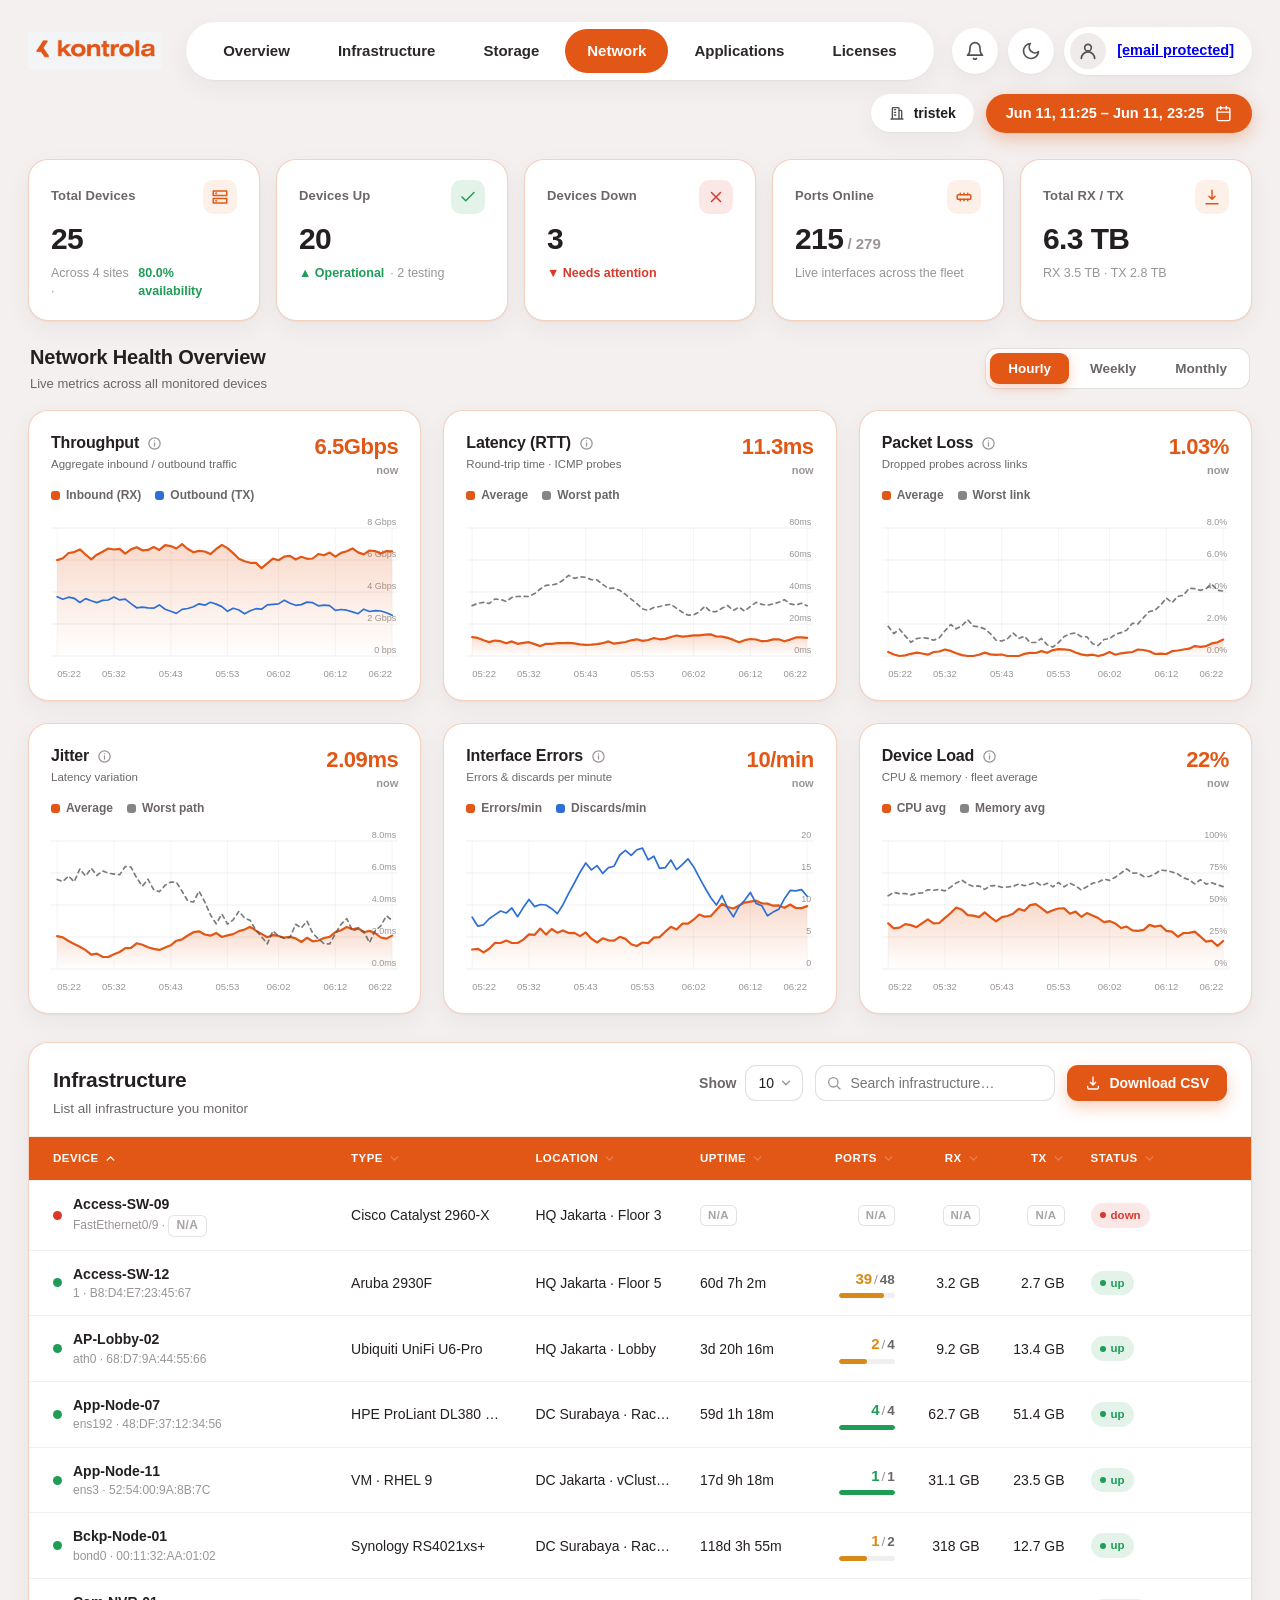
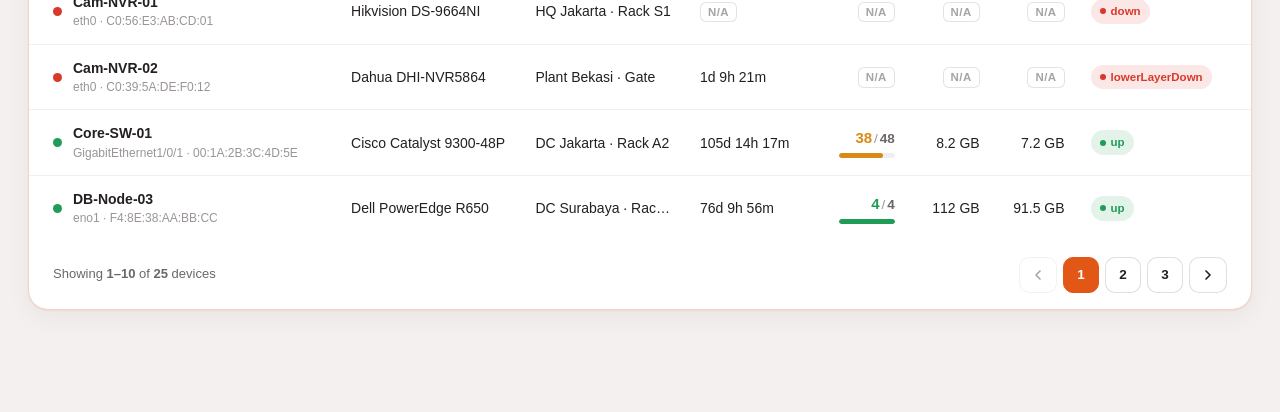
==== index.html @ 10ea06a6 "Add files via upload" ====
<!DOCTYPE html>
<html lang="en" data-theme="light">
<head>
  <meta charset="UTF-8">
  <meta name="viewport" content="width=device-width, initial-scale=1.0">
  <title>Kontrola · Infrastructure</title>
  <link rel="preconnect" href="https://fonts.googleapis.com">
  <link rel="preconnect" href="https://fonts.gstatic.com" crossorigin>
  <link href="https://fonts.googleapis.com/css2?family=Arimo:wght@400;500;600;700&display=swap" rel="stylesheet">
  <link rel="stylesheet" href="styles.css">
</head>
<template id="__bundler_thumbnail" data-bg-color="#f3f0ef">
  <svg viewBox="0 0 1200 800" xmlns="http://www.w3.org/2000/svg">
    <rect x="180" y="150" width="840" height="120" rx="20" fill="#ffffff"/>
    <rect x="220" y="195" width="180" height="30" rx="8" fill="#E25716"/>
    <rect x="180" y="300" width="260" height="200" rx="20" fill="#ffffff"/>
    <rect x="470" y="300" width="260" height="200" rx="20" fill="#ffffff"/>
    <rect x="760" y="300" width="260" height="200" rx="20" fill="#E25716"/>
    <rect x="180" y="530" width="840" height="120" rx="20" fill="#ffffff"/>
    <rect x="220" y="575" width="500" height="14" rx="7" fill="#E25716" opacity="0.5"/>
    <rect x="220" y="605" width="360" height="14" rx="7" fill="#241F20" opacity="0.18"/>
  </svg>
</template>
<body style="font-family: Helvetica">
  <div class="wrap">

    <!-- ===================== TOP BAR ===================== -->
    <header class="topbar">
      <div class="navrow">
        <div class="logo">
          <img src="assets/kontrola-logo.png" alt="kontrola" class="logo-img">
        </div>

        <nav class="nav">
          <a href="#" data-page="overview">Overview</a>
          <a href="#" data-page="infrastructure">Infrastructure</a>
          <a href="#" data-page="storage">Storage</a>
          <a href="#" class="active" data-page="network">Network</a>
          <a href="#" data-page="applications">Applications</a>
          <a href="#" data-page="licenses">Licenses</a>
        </nav>

        <div class="nav-actions">
          <button class="icon-btn" title="Notifications" aria-label="Notifications">
            <svg viewBox="0 0 24 24" fill="none" stroke="currentColor" stroke-width="2" stroke-linecap="round" stroke-linejoin="round"><path d="M18 8a6 6 0 0 0-12 0c0 7-3 9-3 9h18s-3-2-3-9"/><path d="M13.7 21a2 2 0 0 1-3.4 0"/></svg>
          </button>
          <button class="icon-btn" id="theme-toggle" title="Toggle theme" aria-label="Toggle theme">
            <svg id="theme-ic" viewBox="0 0 24 24" fill="none" stroke="currentColor" stroke-width="2" stroke-linecap="round" stroke-linejoin="round"><path d="M21 12.8A9 9 0 1 1 11.2 3a7 7 0 0 0 9.8 9.8z"/></svg>
          </button>
          <div class="user-pill">
            <span class="avatar">
              <svg width="20" height="20" viewBox="0 0 24 24" fill="none" stroke="currentColor" stroke-width="2" stroke-linecap="round" stroke-linejoin="round"><circle cx="12" cy="8" r="4"/><path d="M4 21a8 8 0 0 1 16 0"/></svg>
            </span>
            <span><a href="/cdn-cgi/l/email-protection" class="__cf_email__" data-cfemail="cbbeb8aeb98bbfb9a2b8bfaea0e5a2af">[email&#160;protected]</a></span>
          </div>
        </div>
      </div>

      <div class="metarow">
        <div class="org-pill">
          <svg viewBox="0 0 24 24" fill="none" stroke="currentColor" stroke-width="2" stroke-linecap="round" stroke-linejoin="round"><path d="M3 21h18M5 21V5a1 1 0 0 1 1-1h8a1 1 0 0 1 1 1v16M19 21V9a1 1 0 0 0-1-1h-3"/><path d="M8 7h2M8 11h2M8 15h2"/></svg>
          tristek
        </div>
        <button class="date-pill">
          Jun 11, 11:25 – Jun 11, 23:25
          <svg viewBox="0 0 24 24" fill="none" stroke="currentColor" stroke-width="2" stroke-linecap="round" stroke-linejoin="round"><rect x="3" y="4" width="18" height="18" rx="2"/><path d="M3 10h18M8 2v4M16 2v4"/></svg>
        </button>
      </div>
    </header>

    <!-- ===================== SUMMARY CARDS ===================== -->
    <section class="stats" id="stats"></section>

    <!-- ===================== NETWORK METRICS ===================== -->
    <div class="section-head">
      <div>
        <h2>Network Health Overview</h2>
        <span>Live metrics across all monitored devices</span>
      </div>
      <div class="seg" id="range-seg" role="tablist" aria-label="Time range">
        <button class="seg-btn" data-range="hourly">Hourly</button>
        <button class="seg-btn" data-range="weekly">Weekly</button>
        <button class="seg-btn" data-range="monthly">Monthly</button>
      </div>
    </div>
    <section class="charts" id="charts"></section>

    <!-- ===================== INFRASTRUCTURE TABLE ===================== -->
    <section class="card tablecard">
      <div class="tablehead">
        <div>
          <h2>Infrastructure</h2>
          <p>List all infrastructure you monitor</p>
        </div>
        <div class="tools">
          <label class="show-ctl">Show
            <select class="sel" id="perpage">
              <option value="10">10</option>
              <option value="25">25</option>
              <option value="50">50</option>
            </select>
          </label>
          <div class="search">
            <svg viewBox="0 0 24 24" fill="none" stroke="currentColor" stroke-width="2" stroke-linecap="round" stroke-linejoin="round"><circle cx="11" cy="11" r="7"/><path d="m21 21-4.3-4.3"/></svg>
            <input type="text" id="search" placeholder="Search infrastructure…" autocomplete="off">
          </div>
          <button class="btn-csv" id="btn-csv">
            <svg viewBox="0 0 24 24" fill="none" stroke="currentColor" stroke-width="2" stroke-linecap="round" stroke-linejoin="round"><path d="M12 3v12m0 0 4-4m-4 4-4-4"/><path d="M4 17v2a2 2 0 0 0 2 2h12a2 2 0 0 0 2-2v-2"/></svg>
            Download CSV
          </button>
        </div>
      </div>

      <div class="table-scroll">
        <table>
          <thead id="thead"></thead>
          <tbody id="tbody"></tbody>
        </table>
      </div>

      <div class="pager">
        <span class="info" id="pager-info"></span>
        <div class="pages" id="pager-pages"></div>
      </div>
    </section>

  </div>

  <div class="chart-tip" id="chart-tip"></div>

  <script data-cfasync="false" src="/cdn-cgi/scripts/5c5dd728/cloudflare-static/email-decode.min.js"></script><script src="data.js"></script>
  <script src="common.js"></script>
  <script src="app.js"></script>
</body>
</html>

<style id="__om-edit-overrides">
#stats >div:nth-child(1) >.top { font-family: "Times New Roman" !important }
#stats >div:nth-child(1) >.top { font-family: Helvetica !important }
#thead .sorted { border-color: rgba(36, 31, 32, 0.07) !important }
#thead .sorted { background-color: rgb(226, 87, 22) !important }
#thead [data-key="type"] { color: rgb(255, 255, 255) !important }
#thead [data-key="type"] { background-color: rgb(226, 87, 22) !important }
#thead .sorted >:is(h1,h2,h3,h4,h5,h6,p,li,dt,dd,blockquote,figcaption,label,span,a,em,strong,small,td,th,caption) polyline { stroke: rgb(255, 255, 255) !important }
#thead [data-key="location"] { background-color: rgb(226, 87, 22) !important }
#thead [data-key="location"] polyline { stroke: rgb(255, 255, 255) !important }
#thead [data-key="uptimeSec"] >:is(h1,h2,h3,h4,h5,h6,p,li,dt,dd,blockquote,figcaption,label,span,a,em,strong,small,td,th,caption) { color: rgb(255, 255, 255) !important }
#thead [data-key="uptimeSec"] { background-color: rgb(226, 87, 22) !important }
#thead [data-key="rx"] { background-color: rgb(226, 87, 22) !important }
#thead [data-key="rx"] polyline { stroke: rgb(255, 255, 255) !important }
#thead [data-key="tx"] { background-color: rgb(226, 87, 22) !important }
#thead [data-key="tx"] polyline { stroke: rgb(255, 255, 255) !important }
#thead [data-key="oper"] >:is(h1,h2,h3,h4,h5,h6,p,li,dt,dd,blockquote,figcaption,label,span,a,em,strong,small,td,th,caption) { color: rgb(255, 255, 255) !important }
#thead [data-key="oper"] { background-color: rgb(226, 87, 22) !important }
#thead [data-key="location"] >:is(h1,h2,h3,h4,h5,h6,p,li,dt,dd,blockquote,figcaption,label,span,a,em,strong,small,td,th,caption) { color: rgb(255, 255, 255) !important }
#thead [data-key="rx"] >:is(h1,h2,h3,h4,h5,h6,p,li,dt,dd,blockquote,figcaption,label,span,a,em,strong,small,td,th,caption) { color: rgb(255, 255, 255) !important }
#thead [data-key="tx"] >:is(h1,h2,h3,h4,h5,h6,p,li,dt,dd,blockquote,figcaption,label,span,a,em,strong,small,td,th,caption) { color: rgb(255, 255, 255) !important }
#thead [data-key="location"] >:is(h1,h2,h3,h4,h5,h6,p,li,dt,dd,blockquote,figcaption,label,span,a,em,strong,small,td,th,caption) { color: rgb(255, 255, 255) !important }
#thead [data-key="rx"] >:is(h1,h2,h3,h4,h5,h6,p,li,dt,dd,blockquote,figcaption,label,span,a,em,strong,small,td,th,caption) { color: rgb(255, 255, 255) !important }
#thead [data-key="tx"] >:is(h1,h2,h3,h4,h5,h6,p,li,dt,dd,blockquote,figcaption,label,span,a,em,strong,small,td,th,caption) { color: rgb(255, 255, 255) !important }
#thead .sorted >:is(h1,h2,h3,h4,h5,h6,p,li,dt,dd,blockquote,figcaption,label,span,a,em,strong,small,td,th,caption) { color: rgb(255, 255, 255) !important }
#thead [data-key="name"] { color: rgb(255, 255, 255) !important }
#thead [data-key="name"] { background-color: rgb(226, 87, 22) !important }
#thead [data-key="ports"] { background-color: rgb(226, 87, 22) !important }
#thead [data-key="ports"] >:is(h1,h2,h3,h4,h5,h6,p,li,dt,dd,blockquote,figcaption,label,span,a,em,strong,small,td,th,caption) { color: rgb(255, 255, 255) !important }
#thead [data-key="ports"] polyline { stroke: rgb(255, 255, 255) !important }
</style>
---- styles.css ----
/* ===========================================================
   Kontrola — Infrastructure
   Palette: Orange #E25716 / Ink #241F20 / White #FFFFFF /
            Light #F0EBEB / Gray #515151
   Type:    Swiss 721 BT / Helvetica  → Arimo web-fallback
   =========================================================== */

:root {
  --orange: #E25716;
  --orange-600: #c8480f;
  --orange-050: #fdf0e9;
  --ink: #241F20;
  --white: #FFFFFF;
  --light: #F0EBEB;
  --gray: #515151;

  /* Semantic — Light theme defaults */
  --page-bg: #f3f0ef;
  --card-bg: #ffffff;
  --card-border: rgba(226, 87, 22, 0.28);
  --card-border-soft: rgba(36, 31, 32, 0.08);
  --nav-bg: #ffffff;
  --text: #241F20;
  --text-muted: #6c6766;
  --text-faint: #9a9594;
  --pill-bg: #ffffff;
  --pill-inactive: #2c2728;
  --field-bg: #ffffff;
  --field-border: rgba(36, 31, 32, 0.14);
  --row-hover: #fbf3ef;
  --row-border: rgba(36, 31, 32, 0.07);
  --thead-bg: #faf8f7;
  --shadow: 0 1px 2px rgba(36,31,32,.04), 0 8px 24px rgba(36,31,32,.05);
  --shadow-pop: 0 12px 40px rgba(36,31,32,.18);
  --good: #1f9d57;
  --good-bg: rgba(31,157,87,.12);
  --bad: #d8392b;
  --bad-bg: rgba(216,57,43,.12);
  --warn: #d98a16;
  --warn-bg: rgba(217,138,22,.14);
  --grid-line: rgba(36,31,32,.07);
}

[data-theme="dark"] {
  --page-bg: #171314;
  --card-bg: #221d1e;
  --card-border: rgba(226, 87, 22, 0.34);
  --card-border-soft: rgba(255, 255, 255, 0.07);
  --nav-bg: #221d1e;
  --text: #F0EBEB;
  --text-muted: #a39d9c;
  --text-faint: #797373;
  --pill-bg: #2c2627;
  --pill-inactive: #d9d3d2;
  --field-bg: #1c1819;
  --field-border: rgba(255, 255, 255, 0.12);
  --row-hover: #2a2324;
  --row-border: rgba(255, 255, 255, 0.06);
  --thead-bg: #1d191a;
  --shadow: 0 1px 2px rgba(0,0,0,.3), 0 8px 24px rgba(0,0,0,.35);
  --shadow-pop: 0 18px 50px rgba(0,0,0,.55);
  --good: #34c578;
  --good-bg: rgba(52,197,120,.16);
  --bad: #ef5b4d;
  --bad-bg: rgba(239,91,77,.16);
  --warn: #eaa53a;
  --warn-bg: rgba(234,165,58,.18);
  --grid-line: rgba(255,255,255,.06);
}

* { box-sizing: border-box; margin: 0; padding: 0; }

html { -webkit-text-size-adjust: 100%; }

body {
  font-family: 'Arimo', 'Helvetica Neue', Helvetica, Arial, sans-serif;
  background: var(--page-bg);
  color: var(--text);
  font-size: 15px;
  line-height: 1.45;
  -webkit-font-smoothing: antialiased;
  text-rendering: optimizeLegibility;
  transition: background .35s ease, color .35s ease;
  min-height: 100vh;
}

.wrap { max-width: 1320px; margin: 0 auto; padding: 22px 28px 80px; }

/* ----------------------------- Top nav ----------------------------- */
.topbar { display: flex; flex-direction: column; gap: 14px; margin-bottom: 26px; }

.navrow { display: flex; align-items: center; gap: 18px; }

.logo {
  display: flex; align-items: center; gap: 9px;
  font-weight: 700; font-size: 26px; letter-spacing: -.02em;
  color: var(--ink); padding-right: 6px; white-space: nowrap;
}
[data-theme="dark"] .logo { color: var(--light); }
.logo svg { width: 22px; height: 22px; color: var(--orange); }
.logo b { color: var(--ink); font-weight: 700; }
[data-theme="dark"] .logo b { color: var(--light); }
.logo-img { height: 38px; width: auto; display: block; }
[data-theme="dark"] .logo-img { filter: invert(1) hue-rotate(180deg); }

.nav {
  flex: 1; display: flex; align-items: center; justify-content: center; gap: 4px;
  background: var(--nav-bg); border-radius: 999px; padding: 7px;
  box-shadow: var(--shadow);
}
.nav a {
  text-decoration: none; color: var(--pill-inactive);
  font-weight: 600; font-size: 15px;
  padding: 11px 22px; border-radius: 999px; white-space: nowrap;
  transition: background .18s ease, color .18s ease;
}
.nav a:hover { background: var(--orange-050); color: var(--orange); }
[data-theme="dark"] .nav a:hover { background: rgba(226,87,22,.16); color: var(--orange); }
.nav a.active { background: var(--orange); color: #fff; }
.nav a.active:hover { background: var(--orange); color: #fff; }

.nav-actions { display: flex; align-items: center; gap: 10px; }
.icon-btn {
  width: 46px; height: 46px; border-radius: 999px; border: none;
  background: var(--nav-bg); color: var(--gray); cursor: pointer;
  display: grid; place-items: center; box-shadow: var(--shadow);
  transition: background .18s ease, color .18s ease, transform .12s ease;
}
.icon-btn:hover { color: var(--orange); transform: translateY(-1px); }
.icon-btn svg { width: 20px; height: 20px; }
[data-theme="dark"] .icon-btn { color: var(--text-muted); }

.user-pill {
  display: flex; align-items: center; gap: 11px;
  background: var(--nav-bg); border-radius: 999px; padding: 6px 18px 6px 6px;
  box-shadow: var(--shadow); white-space: nowrap;
}
.user-pill .avatar {
  width: 36px; height: 36px; border-radius: 999px; object-fit: cover;
  background: var(--light); display: grid; place-items: center; color: var(--gray);
}
.user-pill span { font-weight: 600; font-size: 14.5px; }

.metarow { display: flex; align-items: center; justify-content: flex-end; gap: 12px; }
.org-pill {
  display: flex; align-items: center; gap: 9px;
  background: var(--nav-bg); border-radius: 999px; padding: 9px 18px;
  box-shadow: var(--shadow); font-weight: 600; font-size: 14px;
}
.org-pill svg { width: 16px; height: 16px; color: var(--gray); }
.date-pill {
  display: flex; align-items: center; gap: 11px;
  background: var(--orange); color: #fff; border: none; cursor: pointer;
  border-radius: 999px; padding: 11px 20px; font-weight: 700; font-size: 14.5px;
  box-shadow: 0 6px 18px rgba(226,87,22,.32); font-family: inherit;
  transition: background .18s ease;
}
.date-pill:hover { background: var(--orange-600); }
.date-pill svg { width: 17px; height: 17px; }

/* ----------------------------- Cards ----------------------------- */
.card {
  background: var(--card-bg); border: 1.5px solid var(--card-border);
  border-radius: 20px; box-shadow: var(--shadow);
}

/* Summary stats */
.stats {
  display: grid; grid-template-columns: repeat(5, 1fr); gap: 16px; margin-bottom: 22px;
}
.stat { padding: 20px 22px; display: flex; flex-direction: column; gap: 10px; }
.stat .top { display: flex; align-items: center; justify-content: space-between; }
.stat .label { font-size: 13px; font-weight: 600; color: var(--text-muted); letter-spacing: .01em; }
.stat .ic {
  width: 34px; height: 34px; border-radius: 10px; display: grid; place-items: center;
  background: var(--orange-050); color: var(--orange);
}
[data-theme="dark"] .stat .ic { background: rgba(226,87,22,.16); }
.stat .ic svg { width: 18px; height: 18px; }
.stat .value { font-size: 30px; font-weight: 700; letter-spacing: -.02em; line-height: 1; }
.stat .value small { font-size: 15px; font-weight: 600; color: var(--text-faint); letter-spacing: 0; }
.stat .sub { font-size: 12.5px; color: var(--text-faint); display: flex; align-items: center; gap: 6px; }
.stat .delta { font-weight: 700; }
.stat .delta.up { color: var(--good); }
.stat .delta.down { color: var(--bad); }
.stat .ic.green { background: var(--good-bg); color: var(--good); }
.stat .ic.red { background: var(--bad-bg); color: var(--bad); }

/* ----------------------------- Table card ----------------------------- */
.tablecard { padding: 0; overflow: hidden; margin-bottom: 22px; }
.tablehead {
  display: flex; align-items: flex-start; justify-content: space-between;
  gap: 18px; padding: 22px 24px 18px; flex-wrap: wrap;
}
.tablehead h2 { font-size: 21px; font-weight: 700; letter-spacing: -.01em; }
.tablehead p { font-size: 13.5px; color: var(--text-muted); margin-top: 3px; }
.tools { display: flex; align-items: center; gap: 12px; flex-wrap: wrap; }
.show-ctl { display: flex; align-items: center; gap: 9px; font-size: 14px; color: var(--text-muted); font-weight: 600; }
select.sel, .search input {
  font-family: inherit; font-size: 14px; color: var(--text);
  background: var(--field-bg); border: 1.5px solid var(--field-border);
  border-radius: 11px; padding: 9px 12px; outline: none; transition: border-color .15s ease;
}
select.sel { padding-right: 28px; cursor: pointer; appearance: none;
  background-image: url("data:image/svg+xml;utf8,<svg xmlns='http://www.w3.org/2000/svg' width='14' height='14' viewBox='0 0 24 24' fill='none' stroke='%23999' stroke-width='2.5' stroke-linecap='round' stroke-linejoin='round'><polyline points='6 9 12 15 18 9'/></svg>");
  background-repeat: no-repeat; background-position: right 9px center; }
.search { position: relative; }
.search svg { position: absolute; left: 11px; top: 50%; transform: translateY(-50%); width: 16px; height: 16px; color: var(--text-faint); pointer-events: none; }
.search input { padding-left: 34px; width: 240px; }
select.sel:focus, .search input:focus { border-color: var(--orange); }
.btn-csv {
  display: flex; align-items: center; gap: 8px;
  background: var(--orange); color: #fff; border: none; cursor: pointer;
  border-radius: 11px; padding: 10px 18px; font-weight: 700; font-size: 14px;
  font-family: inherit; box-shadow: 0 6px 16px rgba(226,87,22,.28); transition: background .18s ease;
}
.btn-csv:hover { background: var(--orange-600); }
.btn-csv svg { width: 16px; height: 16px; }

.table-scroll { overflow-x: auto; }
table { width: 100%; border-collapse: collapse; font-size: 14px; }
thead th {
  text-align: left; font-weight: 700; font-size: 11.5px; letter-spacing: .04em;
  text-transform: uppercase; color: var(--text-muted);
  background: var(--thead-bg); padding: 13px 13px; white-space: nowrap;
  border-top: 1px solid var(--row-border); border-bottom: 1px solid var(--row-border);
  cursor: pointer; user-select: none;
}
thead th.no-sort { cursor: default; }
thead th .th { display: inline-flex; align-items: center; gap: 5px; }
thead th .arrow { opacity: .25; transition: opacity .15s; }
thead th.sorted .arrow { opacity: 1; color: var(--orange); }
thead th:hover:not(.no-sort) { color: var(--text); }
tbody td { padding: 13px 13px; border-bottom: 1px solid var(--row-border); white-space: nowrap; vertical-align: middle; }
thead th:first-child, tbody td:first-child { padding-left: 24px; }
thead th:last-child, tbody td:last-child { padding-right: 24px; }
tbody tr { cursor: pointer; transition: background .12s ease; }
tbody tr:hover { background: var(--row-hover); }
tbody tr:last-child td { border-bottom: none; }

.dev-name { display: flex; align-items: center; gap: 11px; }
.dev-name .dot { width: 9px; height: 9px; border-radius: 999px; flex: none; }
.dev-name .meta { display: flex; flex-direction: column; gap: 1px; }
.dev-name .meta b { font-weight: 700; font-size: 14px; }
.dev-name .meta span { font-size: 12px; color: var(--text-faint); }

.mono { font-variant-numeric: tabular-nums; }
.num { text-align: right; font-variant-numeric: tabular-nums; }

.badge {
  display: inline-flex; align-items: center; gap: 5px;
  font-size: 11.5px; font-weight: 700; padding: 4px 9px; border-radius: 999px; white-space: nowrap;
}
.badge .bdot { width: 6px; height: 6px; border-radius: 999px; }
.st-up { background: var(--good-bg); color: var(--good); }
.st-down { background: var(--bad-bg); color: var(--bad); }
.st-test { background: var(--warn-bg); color: var(--warn); }
.st-up .bdot { background: var(--good); }
.st-down .bdot { background: var(--bad); }
.st-test .bdot { background: var(--warn); }

.srcs { display: flex; align-items: center; gap: 6px; }
.tool {
  font-size: 11px; font-weight: 700; padding: 3px 9px; border-radius: 7px;
  letter-spacing: .01em; border: 1px solid transparent;
}
.tool.zabbix   { background: rgba(211,18,18,.12);  color: #d31212; border-color: rgba(211,18,18,.22); }
.tool.datadog  { background: rgba(99,44,166,.12);  color: #7b40c6; border-color: rgba(99,44,166,.22); }
.tool.librenms { background: rgba(16,138,114,.12); color: #108a72; border-color: rgba(16,138,114,.22); }
.tool.smokeping{ background: rgba(37,99,196,.12);  color: #2d6fd6; border-color: rgba(37,99,196,.22); }
[data-theme="dark"] .tool.zabbix   { background: rgba(239,83,83,.16); color: #ff7b7b; }
[data-theme="dark"] .tool.datadog  { background: rgba(149,99,214,.18); color: #b794f4; }
[data-theme="dark"] .tool.librenms { background: rgba(45,196,164,.16); color: #4fd8b8; }
[data-theme="dark"] .tool.smokeping{ background: rgba(79,140,232,.16); color: #7fb0ff; }

.spark { width: 60px; height: 28px; display: block; }
td.cell-type { max-width: 168px; overflow: hidden; text-overflow: ellipsis; }
td.cell-loc { max-width: 150px; overflow: hidden; text-overflow: ellipsis; }

/* Pagination */
.pager { display: flex; align-items: center; justify-content: space-between; gap: 14px; padding: 16px 24px; flex-wrap: wrap; }
.pager .info { font-size: 13px; color: var(--text-muted); }
.pager .pages { display: flex; align-items: center; gap: 6px; }
.pgbtn {
  min-width: 36px; height: 36px; padding: 0 10px; border-radius: 10px;
  border: 1.5px solid var(--field-border); background: var(--field-bg); color: var(--text);
  font-family: inherit; font-weight: 600; font-size: 13.5px; cursor: pointer;
  display: grid; place-items: center; transition: all .15s ease;
}
.pgbtn:hover:not(:disabled) { border-color: var(--orange); color: var(--orange); }
.pgbtn.active { background: var(--orange); border-color: var(--orange); color: #fff; }
.pgbtn:disabled { opacity: .4; cursor: not-allowed; }
.pgbtn svg { width: 16px; height: 16px; }

.empty { padding: 40px 24px; color: var(--text-faint); font-size: 14px; text-align: center; }

/* ----------------------------- No-data states ----------------------------- */
/* compact placeholder for tight cells / rows / stats */
.na {
  display: inline-flex; align-items: center;
  font-size: .82em; font-weight: 700; letter-spacing: .04em;
  color: var(--text-faint); opacity: .85;
  padding: 1px 7px; border-radius: 6px;
  background: var(--field-bg); border: 1px solid var(--field-border);
  font-variant-numeric: normal;
}
.snmp-row .v .na, .mt-now .na, .chartcard .now .na { background: none; border: none; padding: 0; }
/* N/A status badge */
.st-na { background: var(--field-bg); color: var(--text-faint); border: 1px solid var(--field-border); }
.st-na .bdot { background: var(--text-faint); }
/* "No data available" block for chart-sized areas */
.nodata {
  display: flex; flex-direction: column; align-items: center; justify-content: center;
  gap: 9px; height: 172px; color: var(--text-faint);
  border: 1px dashed var(--field-border); border-radius: 12px;
  background: var(--field-bg);
}
.nodata svg { width: 30px; height: 30px; opacity: .55; }
.nodata span { font-size: 13px; font-weight: 600; letter-spacing: .01em; }

/* ----------------------------- Charts ----------------------------- */
.section-head { display: flex; align-items: center; justify-content: space-between; gap: 16px; margin: 4px 2px 16px; flex-wrap: wrap; }
.section-head h2 { font-size: 20px; font-weight: 700; letter-spacing: -.01em; }
.section-head span { font-size: 13px; color: var(--text-muted); }
.seg { display: inline-flex; background: var(--field-bg); border: 1.5px solid var(--field-border); border-radius: 12px; padding: 4px; gap: 3px; }
.seg-btn { font-family: inherit; font-size: 13.5px; font-weight: 600; color: var(--text-muted); background: none; border: none; cursor: pointer; padding: 8px 18px; border-radius: 9px; transition: all .15s ease; }
.seg-btn:hover { color: var(--orange); }
.seg-btn.active { background: var(--orange); color: #fff; box-shadow: 0 4px 12px rgba(226,87,22,.28); }
.charts { display: grid; grid-template-columns: repeat(3, 1fr); gap: 22px; margin-bottom: 28px; }
.chartcard { padding: 20px 22px 14px; }
.chartcard .chd { display: flex; align-items: flex-start; justify-content: space-between; gap: 12px; }
.chartcard h3 { font-size: 16px; font-weight: 700; letter-spacing: -.01em; white-space: nowrap; }
.chartcard .chsub { font-size: 11.5px; color: var(--text-muted); margin-top: 2px; }
.chartcard .now { text-align: right; }
.chartcard .now b { font-size: 22px; font-weight: 700; letter-spacing: -.02em; color: var(--orange); white-space: nowrap; }
.chartcard .now span { display: block; font-size: 11px; color: var(--text-faint); font-weight: 600; }
.chartcard .legend { display: flex; gap: 14px; margin: 8px 0 10px; flex-wrap: wrap; }
.chartcard .legend i { display: inline-flex; align-items: center; gap: 6px; font-size: 12px; color: var(--text-muted); font-style: normal; font-weight: 600; }
.chartcard .legend i b { width: 9px; height: 9px; border-radius: 3px; display: inline-block; }
.chart-svg { width: 100%; height: 172px; display: block; overflow: visible; }
.chart-tip { position: fixed; pointer-events: none; z-index: 120; background: var(--ink); color: #fff; border-radius: 9px; padding: 8px 11px; font-size: 12px; box-shadow: var(--shadow-pop); opacity: 0; transform: translate(-50%, -118%); transition: opacity .1s; white-space: nowrap; }
.chart-tip.show { opacity: 1; }

/* ----------------------------- Metric info popover ----------------------------- */
.metric-info {
  position: relative; display: inline-flex; align-items: center; justify-content: center;
  width: 17px; height: 17px; margin-left: 7px; flex-shrink: 0;
  color: var(--text-faint); cursor: help; vertical-align: middle; transition: color .12s ease;
}
.metric-info svg { width: 15px; height: 15px; }
.metric-info:hover, .metric-info:focus-visible { color: var(--orange); outline: none; }
.metric-info-pop {
  position: absolute; top: calc(100% + 9px); left: 50%;
  transform: translateX(-14px) translateY(-4px);
  width: 250px; background: var(--card-bg); color: var(--text);
  border: 1.5px solid var(--card-border); border-radius: 12px; box-shadow: var(--shadow-pop);
  padding: 12px 13px; z-index: 60; opacity: 0; pointer-events: none;
  transition: opacity .15s ease, transform .15s ease; text-align: left; white-space: normal;
}
.metric-info-pop::before {
  content: ''; position: absolute; top: -6px; left: 9px; width: 10px; height: 10px;
  background: var(--card-bg); border-left: 1.5px solid var(--card-border);
  border-top: 1.5px solid var(--card-border); transform: rotate(45deg);
}
.metric-info:hover .metric-info-pop,
.metric-info:focus .metric-info-pop,
.metric-info:focus-within .metric-info-pop {
  opacity: 1; transform: translateX(-14px) translateY(0); pointer-events: auto;
}
.metric-info-pop b { display: block; font-size: 12.5px; font-weight: 700; color: var(--text); margin-bottom: 4px; letter-spacing: -.01em; }
.metric-info-pop .mi-what { display: block; font-size: 12px; line-height: 1.5; color: var(--text-muted); font-weight: 500; }
.metric-info-pop .mi-how { display: block; font-size: 11.5px; line-height: 1.5; color: var(--text-faint); margin-top: 9px; padding-top: 9px; border-top: 1px solid var(--row-border); font-weight: 500; }
.metric-info-pop .mi-how b { display: block; font-size: 9.5px; text-transform: uppercase; letter-spacing: .06em; color: var(--orange); margin-bottom: 3px; }
.chart-tip b { color: var(--orange); }
[data-theme="dark"] .chart-tip { background: #000; }

/* ----------------------------- Modal ----------------------------- */
.modal-back {
  position: fixed; inset: 0; background: rgba(20,16,17,.5); backdrop-filter: blur(3px);
  display: none; align-items: flex-start; justify-content: center; z-index: 80; padding: 48px 20px;
  opacity: 0; transition: opacity .2s ease;
}
.modal-back.open { display: flex; opacity: 1; }
.modal {
  background: var(--card-bg); border: 1.5px solid var(--card-border); border-radius: 22px;
  width: 100%; max-width: 720px; box-shadow: var(--shadow-pop); max-height: calc(100vh - 96px);
  display: flex; flex-direction: column; transform: translateY(10px) scale(.99);
  transition: transform .2s ease;
}
.modal-back.open .modal { transform: none; }
.modal-h { display: flex; align-items: flex-start; justify-content: space-between; gap: 16px; padding: 24px 26px 18px; border-bottom: 1px solid var(--row-border); }
.modal-h .title { display: flex; align-items: center; gap: 14px; }
.modal-h .badge-lg { width: 46px; height: 46px; border-radius: 13px; background: var(--orange-050); color: var(--orange); display: grid; place-items: center; flex: none; }
[data-theme="dark"] .modal-h .badge-lg { background: rgba(226,87,22,.16); }
.modal-h .badge-lg svg { width: 24px; height: 24px; }
.modal-h h3 { font-size: 21px; font-weight: 700; letter-spacing: -.01em; }
.modal-h .sub { font-size: 13px; color: var(--text-muted); margin-top: 2px; display: flex; gap: 8px; align-items: center; }
.modal-close { width: 38px; height: 38px; border-radius: 10px; border: 1.5px solid var(--field-border); background: var(--field-bg); color: var(--text-muted); cursor: pointer; display: grid; place-items: center; flex: none; transition: all .15s; }
.modal-close:hover { color: var(--bad); border-color: var(--bad); }
.modal-close svg { width: 18px; height: 18px; }
.modal-b { padding: 8px 26px 26px; overflow-y: auto; }
.snmp-sec { font-size: 11.5px; font-weight: 700; text-transform: uppercase; letter-spacing: .05em; color: var(--orange); margin: 20px 0 4px; }
.snmp-grid { display: grid; grid-template-columns: 1fr 1fr; gap: 0 28px; }
.snmp-row { display: flex; justify-content: space-between; gap: 14px; padding: 11px 0; border-bottom: 1px solid var(--row-border); font-size: 13.5px; }
.snmp-row .k { color: var(--text-muted); font-weight: 600; }
.snmp-row .v { font-weight: 600; text-align: right; font-variant-numeric: tabular-nums; }
.snmp-row .v.desc { font-weight: 400; color: var(--text-faint); font-size: 12px; }
.snmp-row.full { grid-column: 1 / -1; }
.mt-head { display: flex; align-items: flex-start; justify-content: space-between; gap: 16px; margin: 12px 0 10px; flex-wrap: wrap; }
.mt-legend { display: flex; gap: 18px; flex-wrap: wrap; }
.mt-legend i { display: inline-flex; align-items: center; gap: 7px; font-size: 12.5px; color: var(--text-muted); font-style: normal; font-weight: 600; }
.mt-legend i b { width: 9px; height: 9px; border-radius: 3px; display: inline-block; }
.mt-now { display: flex; gap: 22px; }
.mt-now span { display: flex; flex-direction: column; align-items: flex-end; text-align: right; }
.mt-now em { font-size: 10.5px; font-weight: 600; color: var(--text-faint); letter-spacing: .03em; text-transform: uppercase; font-style: normal; margin-top: 3px; }
.mt-now b { font-size: 19px; font-weight: 700; letter-spacing: -.02em; line-height: 1; white-space: nowrap; font-variant-numeric: tabular-nums; }
.mt-now .rx b { color: var(--orange); }
.mt-now .tx b { color: #2d6fd6; }
#m-traffic { margin-bottom: 4px; }
#traffic-card { margin-bottom: 24px; }

/* ----------------------------- Ports cell (list table) ----------------------------- */
.ports { display: inline-flex; flex-direction: column; align-items: flex-end; gap: 4px; }
.ports-num { font-variant-numeric: tabular-nums; font-weight: 600; font-size: 13.5px; color: var(--text-muted); }
.ports-num b { font-weight: 700; font-size: 15px; }
.ports-num .sep { margin: 0 2px; color: var(--text-faint); font-weight: 500; }
.ports-bar { width: 56px; height: 5px; border-radius: 999px; background: var(--row-border); overflow: hidden; }
.ports-bar > span { display: block; height: 100%; border-radius: 999px; transition: width .2s ease; }
.ports.ok   .ports-num b { color: var(--good); }
.ports.ok   .ports-bar > span { background: var(--good); }
.ports.warn .ports-num b { color: var(--warn); }
.ports.warn .ports-bar > span { background: var(--warn); }
.ports.bad  .ports-num b { color: var(--bad); }
.ports.bad  .ports-bar > span { background: var(--bad); }

/* ----------------------------- Device detail page ----------------------------- */
.crumb { display: flex; align-items: center; gap: 8px; font-size: 13px; color: var(--text-muted); margin: 4px 2px 14px; flex-wrap: wrap; }
.crumb a { color: var(--text-muted); font-weight: 600; text-decoration: none; display: inline-flex; align-items: center; gap: 6px; padding: 5px 11px 5px 8px; border-radius: 9px; border: 1.5px solid var(--field-border); background: var(--field-bg); transition: all .15s ease; }
.crumb a:hover { color: var(--orange); border-color: var(--orange); }
.crumb a svg { width: 15px; height: 15px; }
.crumb .sep { color: var(--text-faint); }
.crumb .cur { color: var(--text); font-weight: 700; }

.dev-hero { display: flex; align-items: flex-start; gap: 18px; padding: 22px 24px; margin-bottom: 22px; flex-wrap: wrap; }
.dev-hero .badge-lg { width: 52px; height: 52px; border-radius: 14px; background: var(--orange-050); color: var(--orange); display: grid; place-items: center; flex: none; }
[data-theme="dark"] .dev-hero .badge-lg { background: rgba(226,87,22,.16); }
.dev-hero .badge-lg svg { width: 27px; height: 27px; }
.dev-hero .htitle { flex: 1 1 320px; min-width: 0; }
.dev-hero h1 { font-size: 26px; font-weight: 700; letter-spacing: -.02em; line-height: 1.1; display: flex; align-items: center; gap: 12px; flex-wrap: wrap; }
.dev-hero .htype { font-size: 14px; color: var(--text-muted); margin-top: 6px; }
.hero-chips { display: flex; gap: 12px; flex-wrap: wrap; align-items: stretch; }
.hchip { background: var(--field-bg); border: 1.5px solid var(--field-border); border-radius: 13px; padding: 11px 16px; min-width: 120px; }
.hchip .hk { font-size: 11px; font-weight: 600; color: var(--text-faint); letter-spacing: .03em; text-transform: uppercase; white-space: nowrap; }
.hchip .hv { font-size: 18px; font-weight: 700; letter-spacing: -.01em; margin-top: 4px; font-variant-numeric: tabular-nums; white-space: nowrap; }
.hchip .hv small { font-size: 13px; color: var(--text-faint); font-weight: 600; }
.hchip .hv.ok { color: var(--good); } .hchip .hv.warn { color: var(--warn); } .hchip .hv.bad { color: var(--bad); }

/* Interfaces metric table */
.iftable tbody tr { cursor: default; }
.iftable tbody tr:hover { background: var(--row-hover); }
.iftable .idx { color: var(--text-muted); font-variant-numeric: tabular-nums; }
.iftable .ifname { font-weight: 700; font-family: 'Arimo', monospace; font-variant-numeric: tabular-nums; }
.iftable .ifdesc { color: var(--text-muted); }
.iftable td.zero { color: var(--text-faint); }
.iftable td.err-hot { color: var(--bad); font-weight: 700; }
.if-badge {
  display: inline-flex; align-items: center; justify-content: center; gap: 5px;
  min-width: 50px; padding: 4px 11px; border-radius: 6px;
  font-size: 11px; font-weight: 700; letter-spacing: .05em; color: #fff; text-transform: uppercase;
}
.if-badge.up { background: var(--good); }
.if-badge.down { background: var(--bad); }
.if-badge.off { background: #9aa0a6; }
[data-theme="dark"] .if-badge.off { background: #5c5856; }
.iftable-empty { padding: 56px 24px; text-align: center; }
.iftable-empty .nodata { border: none; background: none; height: auto; }
.tr-h2 { font-size: 21px; font-weight: 700; letter-spacing: -.01em; }
.tr-sub { font-size: 13px; color: var(--text-muted); margin-top: 4px; white-space: nowrap; }
.tr-right { display: flex; align-items: center; gap: 20px; flex-wrap: wrap; }

@media (max-width: 1140px) {
  .stats { grid-template-columns: repeat(3, 1fr); }
  .charts { grid-template-columns: 1fr; }
}
@media (max-width: 760px) {
  .stats { grid-template-columns: repeat(2, 1fr); }
  .snmp-grid { grid-template-columns: 1fr; }
  .nav { display: none; }
  .search input { width: 160px; }
}
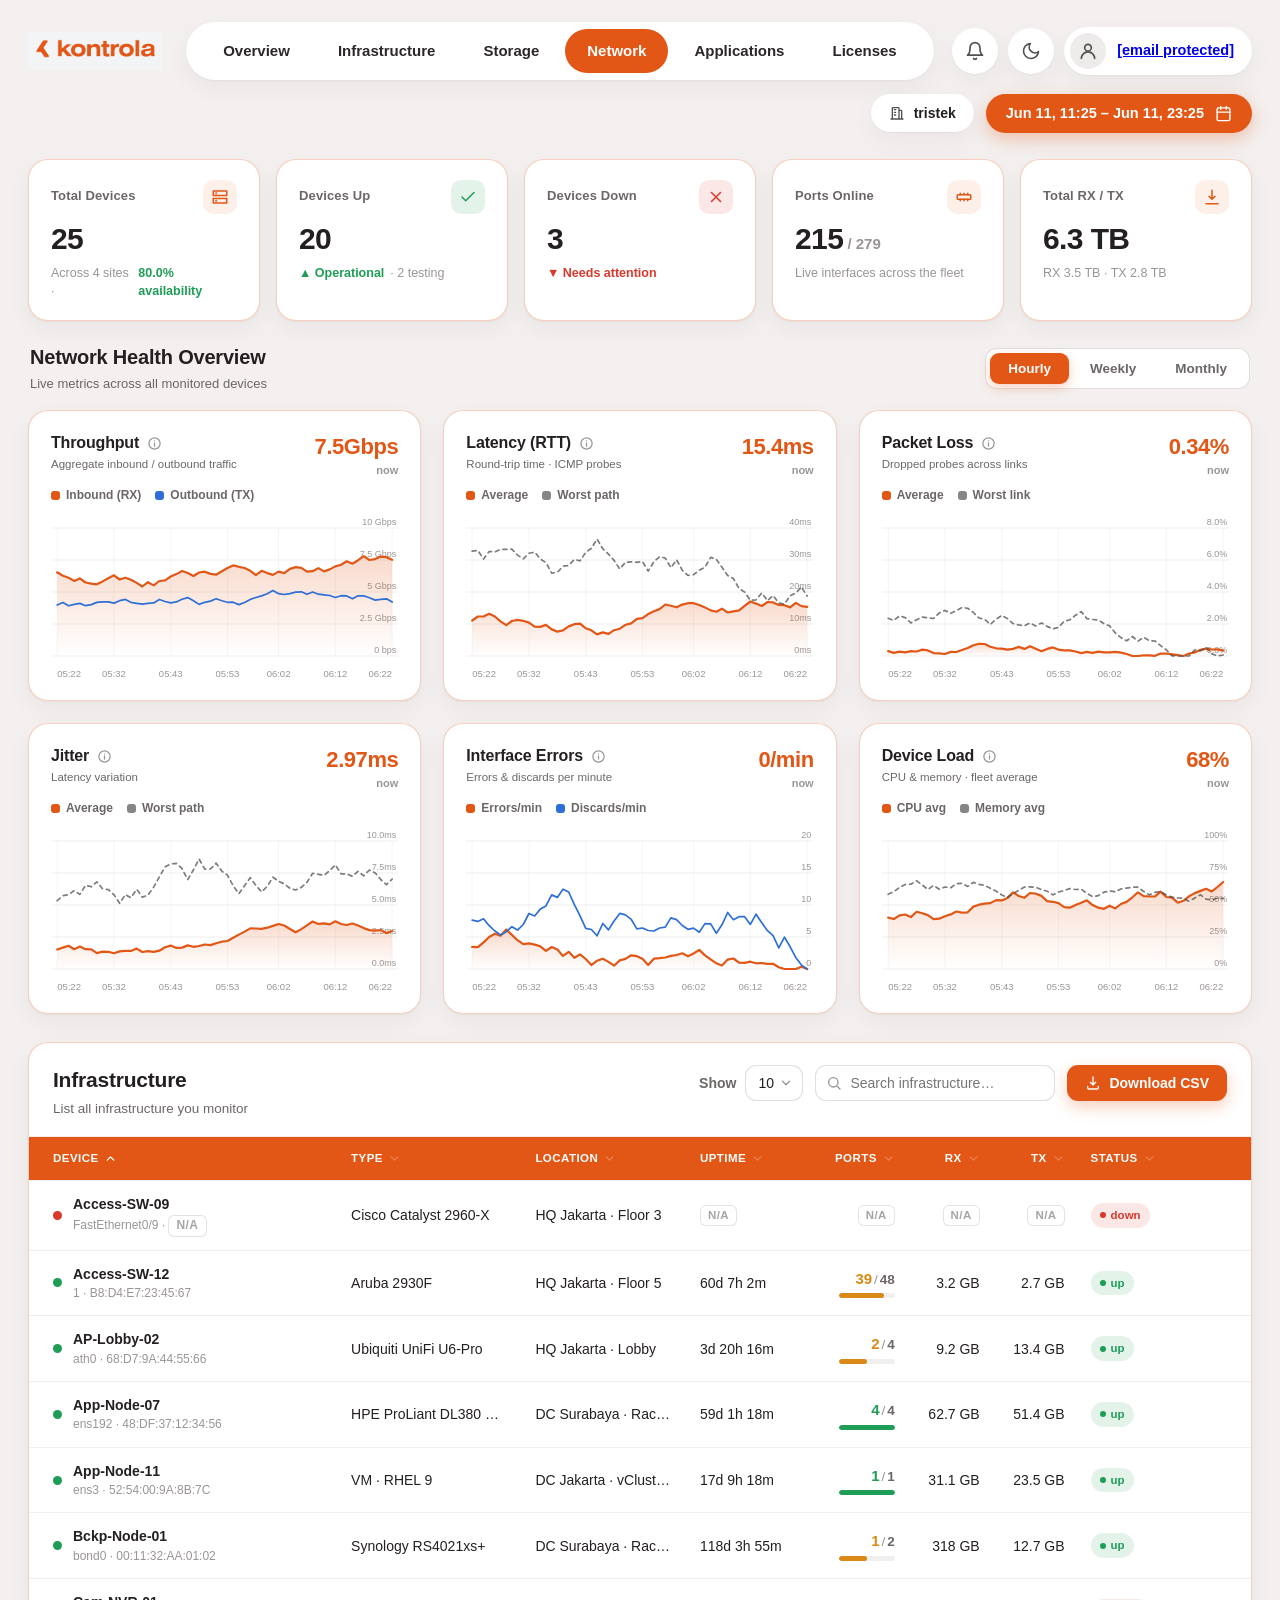
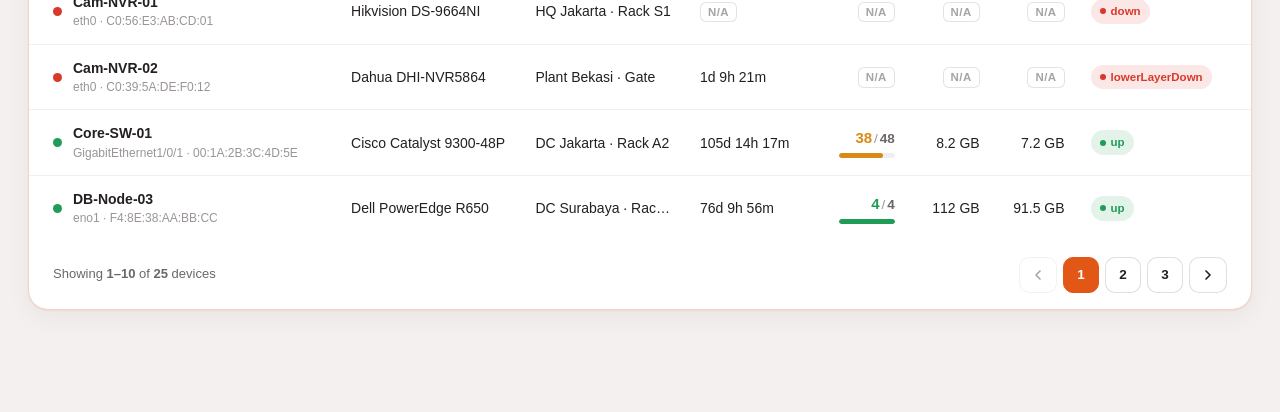
==== commit 5cc36ee0: "Change page title from 'Infrastructure' to 'Network'" ====
--- a/index.html
+++ b/index.html
@@ -3,7 +3,7 @@
 <head>
   <meta charset="UTF-8">
   <meta name="viewport" content="width=device-width, initial-scale=1.0">
-  <title>Kontrola · Infrastructure</title>
+  <title>Kontrola · Network</title>
   <link rel="preconnect" href="https://fonts.googleapis.com">
   <link rel="preconnect" href="https://fonts.gstatic.com" crossorigin>
   <link href="https://fonts.googleapis.com/css2?family=Arimo:wght@400;500;600;700&display=swap" rel="stylesheet">
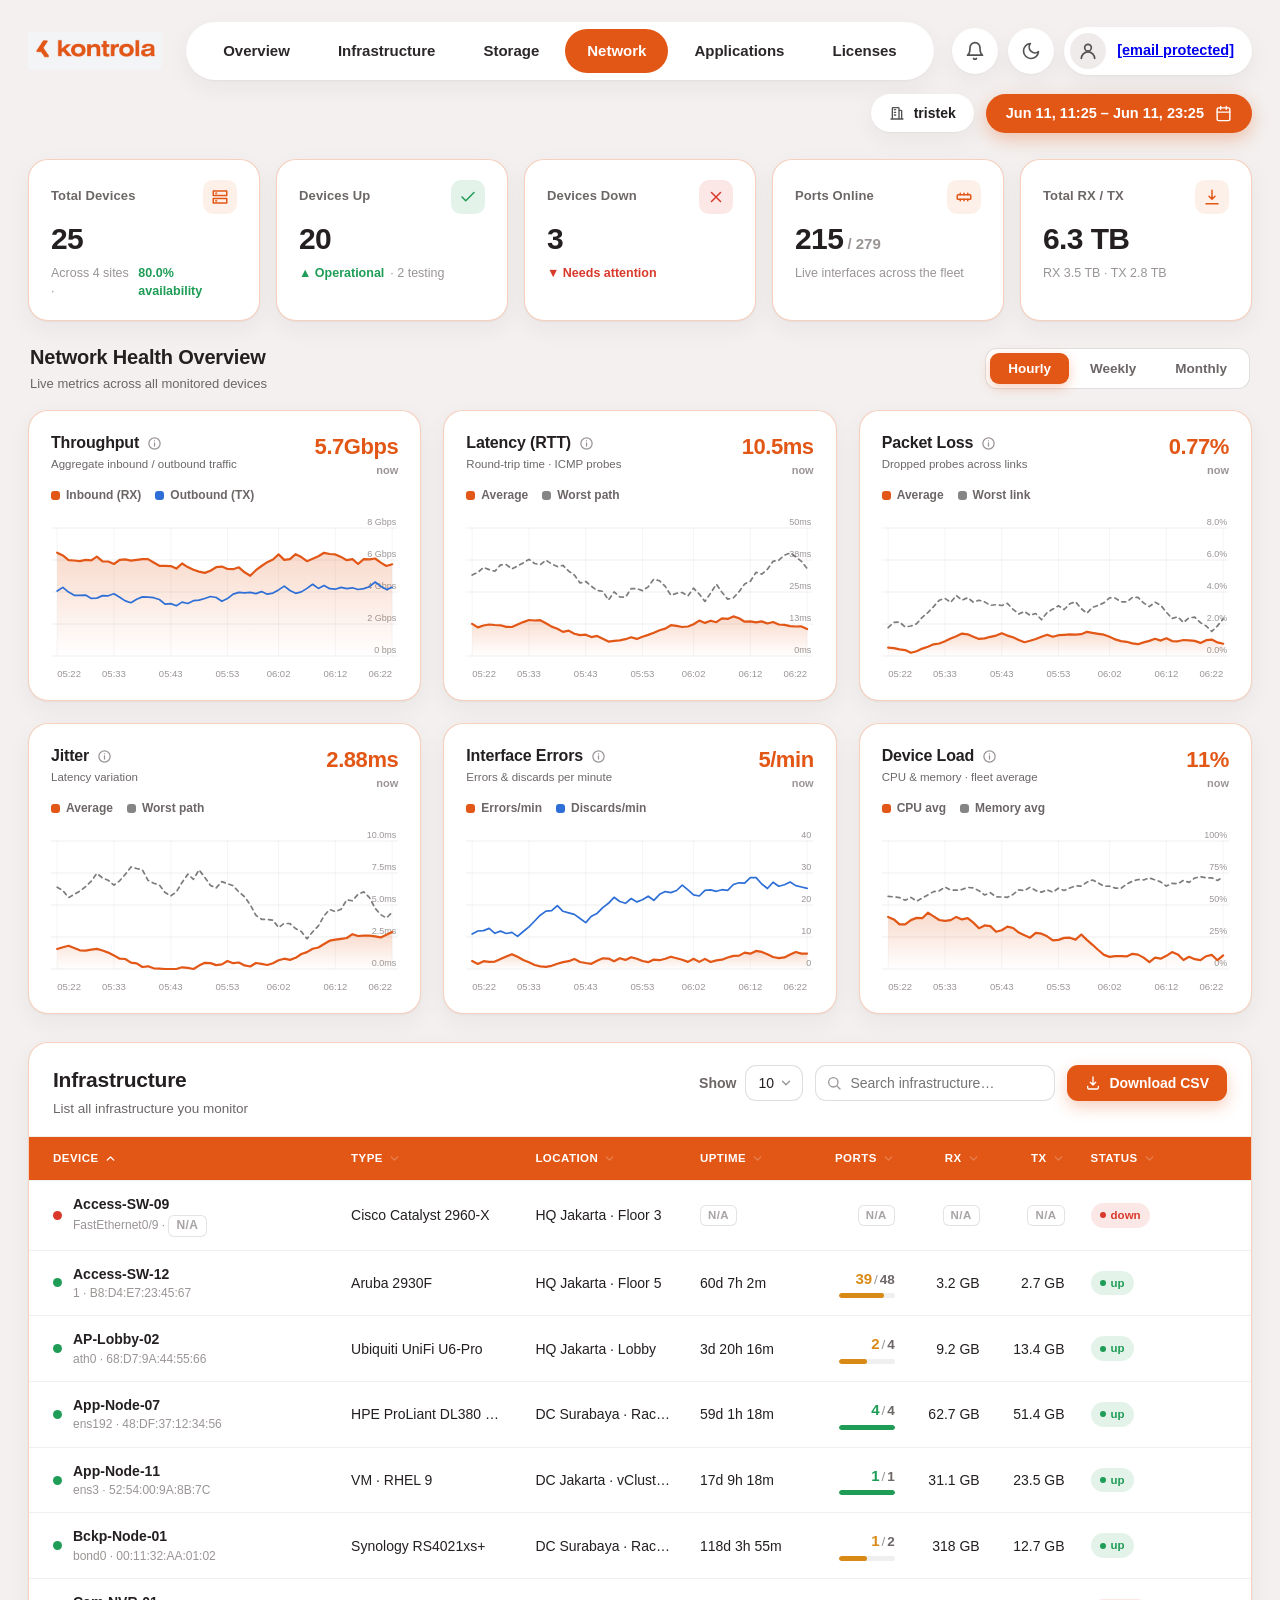
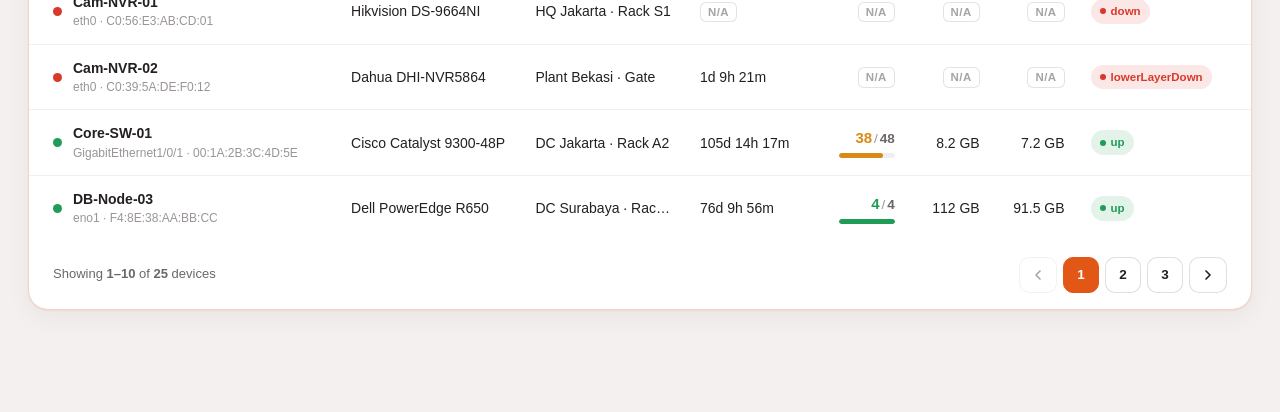
==== commit c877b8d4: "Add files via upload" ====
--- a/index.html
+++ b/index.html
@@ -7,7 +7,8 @@
   <link rel="preconnect" href="https://fonts.googleapis.com">
   <link rel="preconnect" href="https://fonts.gstatic.com" crossorigin>
   <link href="https://fonts.googleapis.com/css2?family=Arimo:wght@400;500;600;700&display=swap" rel="stylesheet">
-  <link rel="stylesheet" href="styles.css">
+      <link rel="stylesheet" href="styles.css">
+    <script defer src="https://umami.otoscale.com/script.js" data-website-id="95e2f393-0b37-472a-83e9-d704c76822f0"></script>
 </head>
 <template id="__bundler_thumbnail" data-bg-color="#f3f0ef">
   <svg viewBox="0 0 1200 800" xmlns="http://www.w3.org/2000/svg">
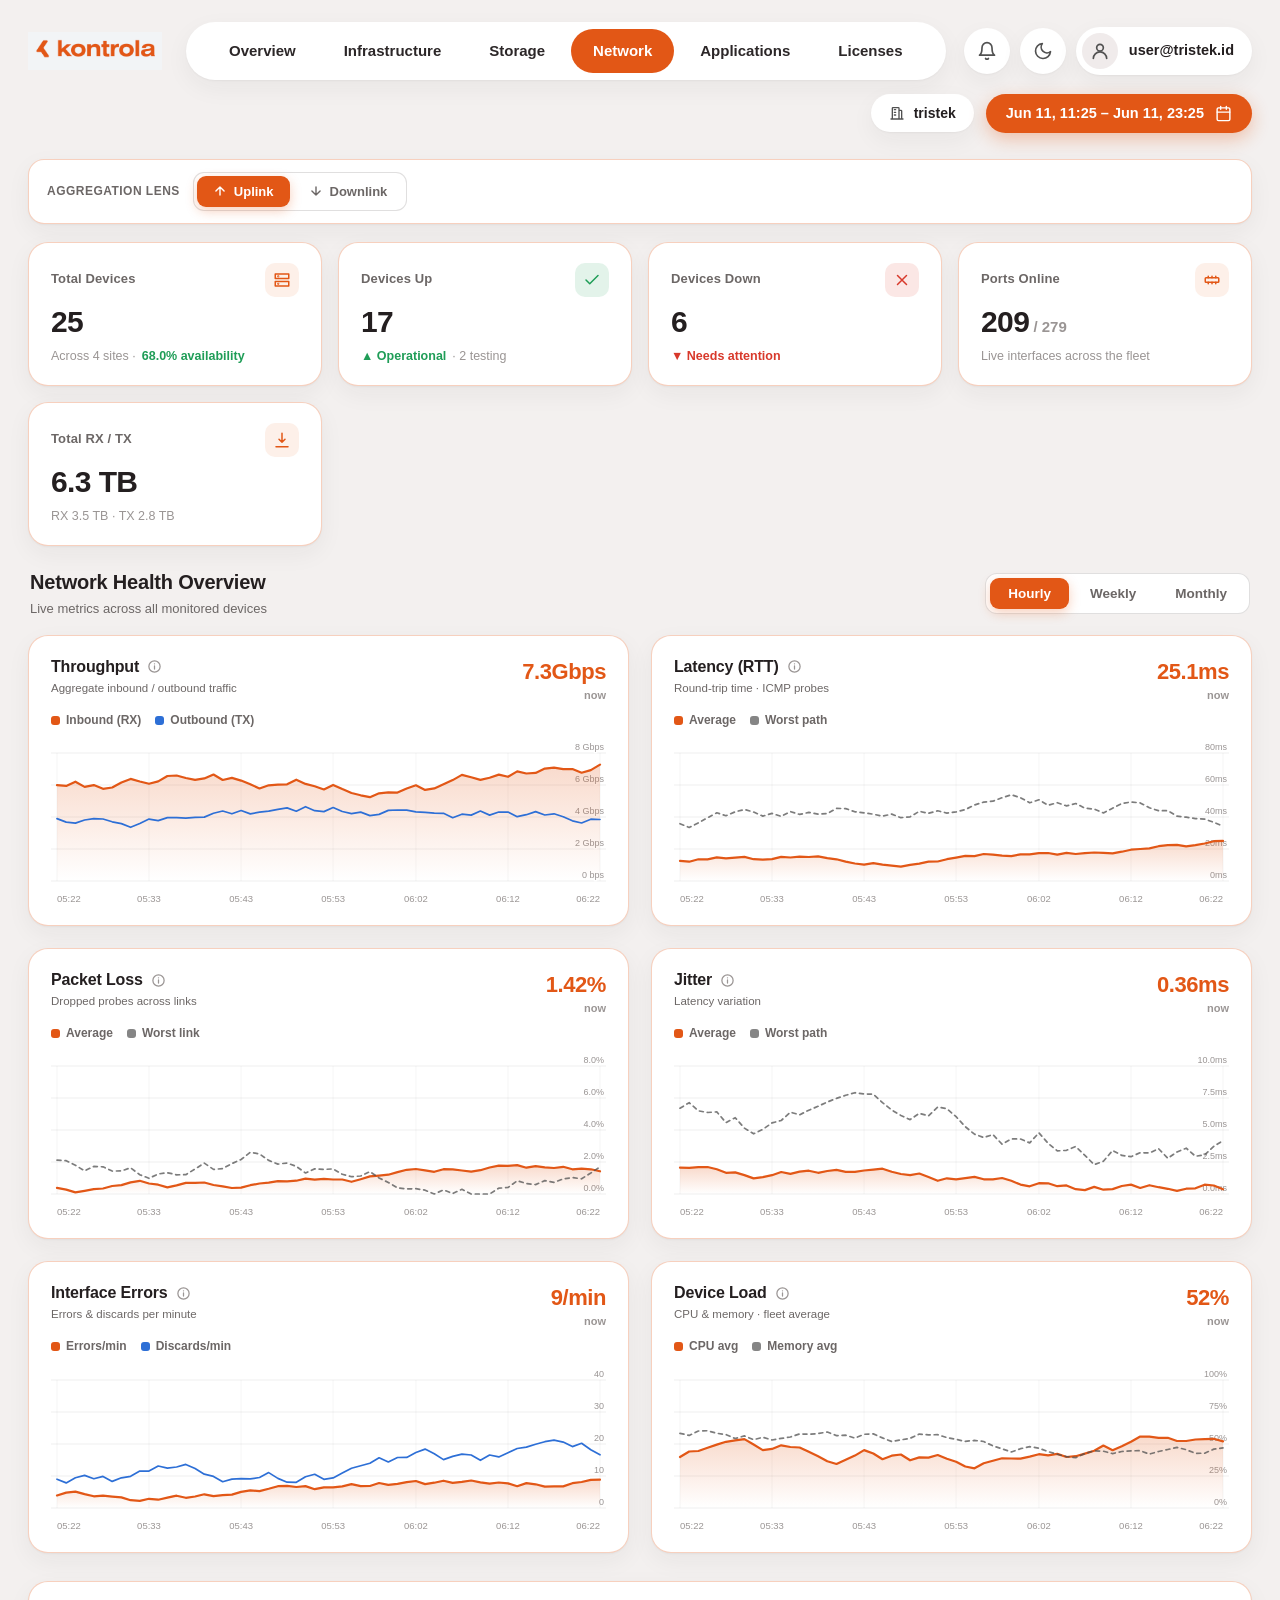
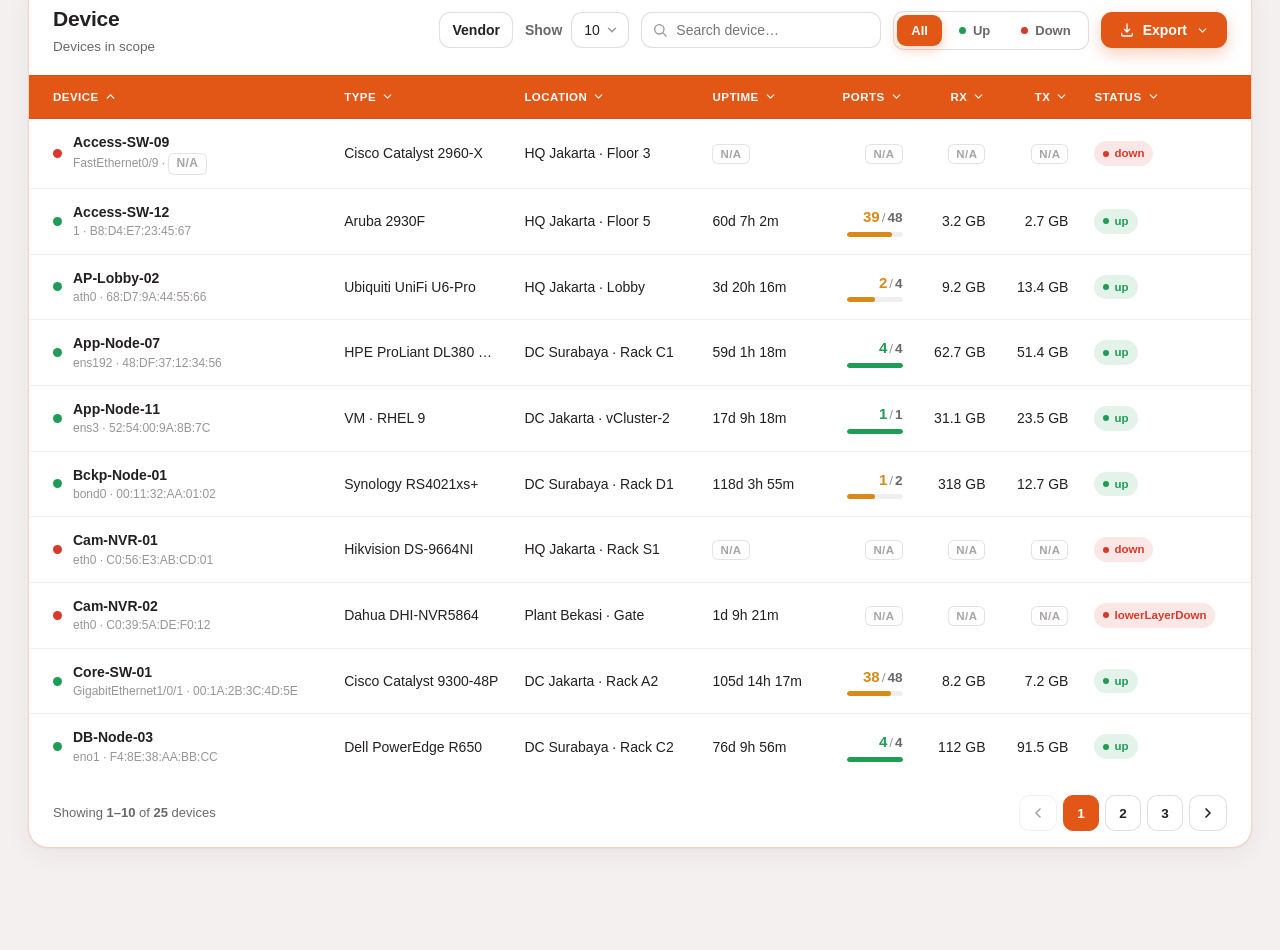
==== commit 3598652c: "Add files via upload V1 UI revision" ====
--- a/index.html
+++ b/index.html
@@ -3,12 +3,12 @@
 <head>
   <meta charset="UTF-8">
   <meta name="viewport" content="width=device-width, initial-scale=1.0">
-  <title>Kontrola · Network</title>
+  <title>Kontrola · Infrastructure</title>
   <link rel="preconnect" href="https://fonts.googleapis.com">
   <link rel="preconnect" href="https://fonts.gstatic.com" crossorigin>
   <link href="https://fonts.googleapis.com/css2?family=Arimo:wght@400;500;600;700&display=swap" rel="stylesheet">
-      <link rel="stylesheet" href="styles.css">
-    <script defer src="https://umami.otoscale.com/script.js" data-website-id="95e2f393-0b37-472a-83e9-d704c76822f0"></script>
+  <link rel="stylesheet" href="styles.css?v=32">
+  <script defer src="https://umami.otoscale.com/script.js" data-website-id="95e2f393-0b37-472a-83e9-d704c76822f0"></script>
 </head>
 <template id="__bundler_thumbnail" data-bg-color="#f3f0ef">
   <svg viewBox="0 0 1200 800" xmlns="http://www.w3.org/2000/svg">
@@ -52,7 +52,7 @@
             <span class="avatar">
               <svg width="20" height="20" viewBox="0 0 24 24" fill="none" stroke="currentColor" stroke-width="2" stroke-linecap="round" stroke-linejoin="round"><circle cx="12" cy="8" r="4"/><path d="M4 21a8 8 0 0 1 16 0"/></svg>
             </span>
-            <span><a href="/cdn-cgi/l/email-protection" class="__cf_email__" data-cfemail="cbbeb8aeb98bbfb9a2b8bfaea0e5a2af">[email&#160;protected]</a></span>
+            <span>user@tristek.id</span>
           </div>
         </div>
       </div>
@@ -68,6 +68,18 @@
         </button>
       </div>
     </header>
+
+    <!-- ===================== PAGE SCOPE (uplink / downlink lens) ===================== -->
+    <div class="scope-bar">
+      <div class="scope-left">
+        <span class="scope-lbl">Aggregation lens</span>
+        <div class="seg seg-lens" id="lens-seg" role="tablist" aria-label="Aggregation lens">
+          <button class="seg-btn active" data-lens="uplink" title="Aggregate uplink ports"><svg viewBox="0 0 24 24" fill="none" stroke="currentColor" stroke-width="2.4" stroke-linecap="round" stroke-linejoin="round"><path d="M12 19V5M5 12l7-7 7 7"/></svg>Uplink</button>
+          <button class="seg-btn" data-lens="downlink" title="Aggregate downlink ports"><svg viewBox="0 0 24 24" fill="none" stroke="currentColor" stroke-width="2.4" stroke-linecap="round" stroke-linejoin="round"><path d="M12 5v14M5 12l7 7 7-7"/></svg>Downlink</button>
+        </div>
+      </div>
+      <span class="scope-note" id="scope-note"></span>
+    </div>
 
     <!-- ===================== SUMMARY CARDS ===================== -->
     <section class="stats" id="stats"></section>
@@ -90,25 +102,52 @@
     <section class="card tablecard">
       <div class="tablehead">
         <div>
-          <h2>Infrastructure</h2>
-          <p>List all infrastructure you monitor</p>
+          <h2>Device</h2>
+          <p id="table-sub">Devices in scope</p>
+          <span id="active-filter" class="active-filter" hidden></span>
         </div>
         <div class="tools">
-          <label class="show-ctl">Show
-            <select class="sel" id="perpage">
-              <option value="10">10</option>
-              <option value="25">25</option>
-              <option value="50">50</option>
-            </select>
-          </label>
-          <div class="search">
-            <svg viewBox="0 0 24 24" fill="none" stroke="currentColor" stroke-width="2" stroke-linecap="round" stroke-linejoin="round"><circle cx="11" cy="11" r="7"/><path d="m21 21-4.3-4.3"/></svg>
-            <input type="text" id="search" placeholder="Search infrastructure…" autocomplete="off">
+          <div class="tools-left">
+            <div class="vendor-filter">
+              <button class="vf-btn" id="vendor-btn" type="button" aria-label="Filter by vendor">Vendor</button>
+              <div class="vf-pop" id="vendor-pop"></div>
+            </div>
+            <label class="show-ctl">Show
+              <select class="sel" id="perpage">
+                <option value="10">10</option>
+                <option value="25">25</option>
+                <option value="50">50</option>
+              </select>
+            </label>
+            <div class="search">
+              <svg viewBox="0 0 24 24" fill="none" stroke="currentColor" stroke-width="2" stroke-linecap="round" stroke-linejoin="round"><circle cx="11" cy="11" r="7"/><path d="m21 21-4.3-4.3"/></svg>
+              <input type="text" id="search" placeholder="Search device…" autocomplete="off">
+            </div>
           </div>
-          <button class="btn-csv" id="btn-csv">
-            <svg viewBox="0 0 24 24" fill="none" stroke="currentColor" stroke-width="2" stroke-linecap="round" stroke-linejoin="round"><path d="M12 3v12m0 0 4-4m-4 4-4-4"/><path d="M4 17v2a2 2 0 0 0 2 2h12a2 2 0 0 0 2-2v-2"/></svg>
-            Download CSV
-          </button>
+          <div class="tools-right">
+            <div class="seg seg-status" id="status-seg" role="tablist" aria-label="Filter by status">
+              <button class="seg-btn active" data-status="all">All</button>
+              <button class="seg-btn" data-status="up"><span class="sdot" style="background:var(--good)"></span>Up</button>
+              <button class="seg-btn" data-status="down"><span class="sdot" style="background:var(--bad)"></span>Down</button>
+            </div>
+            <div class="export-menu">
+              <button class="btn-csv" id="export-btn" type="button" aria-label="Export">
+                <svg viewBox="0 0 24 24" fill="none" stroke="currentColor" stroke-width="2" stroke-linecap="round" stroke-linejoin="round"><path d="M12 3v12m0 0 4-4m-4 4-4-4"/><path d="M4 17v2a2 2 0 0 0 2 2h12a2 2 0 0 0 2-2v-2"/></svg>
+                Export
+                <svg class="ex-caret" viewBox="0 0 24 24" fill="none" stroke="currentColor" stroke-width="2.6" stroke-linecap="round" stroke-linejoin="round"><polyline points="6 9 12 15 18 9"/></svg>
+              </button>
+              <div class="export-pop" id="export-pop">
+                <button type="button" data-export="csv">
+                  <svg viewBox="0 0 24 24" fill="none" stroke="currentColor" stroke-width="2" stroke-linecap="round" stroke-linejoin="round"><path d="M14 2H6a2 2 0 0 0-2 2v16a2 2 0 0 0 2 2h12a2 2 0 0 0 2-2V8z"/><path d="M14 2v6h6"/></svg>
+                  <span><b>CSV</b>Spreadsheet data</span>
+                </button>
+                <button type="button" data-export="pdf">
+                  <svg viewBox="0 0 24 24" fill="none" stroke="currentColor" stroke-width="2" stroke-linecap="round" stroke-linejoin="round"><path d="M14 2H6a2 2 0 0 0-2 2v16a2 2 0 0 0 2 2h12a2 2 0 0 0 2-2V8z"/><path d="M14 2v6h6"/><path d="M9 13h6M9 17h4"/></svg>
+                  <span><b>PDF</b>Printable report</span>
+                </button>
+              </div>
+            </div>
+          </div>
         </div>
       </div>
 
@@ -129,40 +168,9 @@
 
   <div class="chart-tip" id="chart-tip"></div>
 
-  <script data-cfasync="false" src="/cdn-cgi/scripts/5c5dd728/cloudflare-static/email-decode.min.js"></script><script src="data.js"></script>
-  <script src="common.js"></script>
-  <script src="app.js"></script>
+  <script src="data.js?v=14"></script>
+  <script src="common.js?v=11"></script>
+  <script src="app.js?v=24"></script>
 </body>
 </html>
 
-<style id="__om-edit-overrides">
-#stats >div:nth-child(1) >.top { font-family: "Times New Roman" !important }
-#stats >div:nth-child(1) >.top { font-family: Helvetica !important }
-#thead .sorted { border-color: rgba(36, 31, 32, 0.07) !important }
-#thead .sorted { background-color: rgb(226, 87, 22) !important }
-#thead [data-key="type"] { color: rgb(255, 255, 255) !important }
-#thead [data-key="type"] { background-color: rgb(226, 87, 22) !important }
-#thead .sorted >:is(h1,h2,h3,h4,h5,h6,p,li,dt,dd,blockquote,figcaption,label,span,a,em,strong,small,td,th,caption) polyline { stroke: rgb(255, 255, 255) !important }
-#thead [data-key="location"] { background-color: rgb(226, 87, 22) !important }
-#thead [data-key="location"] polyline { stroke: rgb(255, 255, 255) !important }
-#thead [data-key="uptimeSec"] >:is(h1,h2,h3,h4,h5,h6,p,li,dt,dd,blockquote,figcaption,label,span,a,em,strong,small,td,th,caption) { color: rgb(255, 255, 255) !important }
-#thead [data-key="uptimeSec"] { background-color: rgb(226, 87, 22) !important }
-#thead [data-key="rx"] { background-color: rgb(226, 87, 22) !important }
-#thead [data-key="rx"] polyline { stroke: rgb(255, 255, 255) !important }
-#thead [data-key="tx"] { background-color: rgb(226, 87, 22) !important }
-#thead [data-key="tx"] polyline { stroke: rgb(255, 255, 255) !important }
-#thead [data-key="oper"] >:is(h1,h2,h3,h4,h5,h6,p,li,dt,dd,blockquote,figcaption,label,span,a,em,strong,small,td,th,caption) { color: rgb(255, 255, 255) !important }
-#thead [data-key="oper"] { background-color: rgb(226, 87, 22) !important }
-#thead [data-key="location"] >:is(h1,h2,h3,h4,h5,h6,p,li,dt,dd,blockquote,figcaption,label,span,a,em,strong,small,td,th,caption) { color: rgb(255, 255, 255) !important }
-#thead [data-key="rx"] >:is(h1,h2,h3,h4,h5,h6,p,li,dt,dd,blockquote,figcaption,label,span,a,em,strong,small,td,th,caption) { color: rgb(255, 255, 255) !important }
-#thead [data-key="tx"] >:is(h1,h2,h3,h4,h5,h6,p,li,dt,dd,blockquote,figcaption,label,span,a,em,strong,small,td,th,caption) { color: rgb(255, 255, 255) !important }
-#thead [data-key="location"] >:is(h1,h2,h3,h4,h5,h6,p,li,dt,dd,blockquote,figcaption,label,span,a,em,strong,small,td,th,caption) { color: rgb(255, 255, 255) !important }
-#thead [data-key="rx"] >:is(h1,h2,h3,h4,h5,h6,p,li,dt,dd,blockquote,figcaption,label,span,a,em,strong,small,td,th,caption) { color: rgb(255, 255, 255) !important }
-#thead [data-key="tx"] >:is(h1,h2,h3,h4,h5,h6,p,li,dt,dd,blockquote,figcaption,label,span,a,em,strong,small,td,th,caption) { color: rgb(255, 255, 255) !important }
-#thead .sorted >:is(h1,h2,h3,h4,h5,h6,p,li,dt,dd,blockquote,figcaption,label,span,a,em,strong,small,td,th,caption) { color: rgb(255, 255, 255) !important }
-#thead [data-key="name"] { color: rgb(255, 255, 255) !important }
-#thead [data-key="name"] { background-color: rgb(226, 87, 22) !important }
-#thead [data-key="ports"] { background-color: rgb(226, 87, 22) !important }
-#thead [data-key="ports"] >:is(h1,h2,h3,h4,h5,h6,p,li,dt,dd,blockquote,figcaption,label,span,a,em,strong,small,td,th,caption) { color: rgb(255, 255, 255) !important }
-#thead [data-key="ports"] polyline { stroke: rgb(255, 255, 255) !important }
-</style>
--- a/styles.css
+++ b/styles.css
@@ -166,7 +166,7 @@
 
 /* Summary stats */
 .stats {
-  display: grid; grid-template-columns: repeat(5, 1fr); gap: 16px; margin-bottom: 22px;
+  display: grid; grid-template-columns: repeat(4, 1fr); gap: 16px; margin-bottom: 22px;
 }
 .stat { padding: 20px 22px; display: flex; flex-direction: column; gap: 10px; }
 .stat .top { display: flex; align-items: center; justify-content: space-between; }
@@ -186,15 +186,97 @@
 .stat .ic.green { background: var(--good-bg); color: var(--good); }
 .stat .ic.red { background: var(--bad-bg); color: var(--bad); }
 
+/* ----------------------------- Metric cards (4×1) ----------------------------- */
+.metric {
+  --accent: var(--good);
+  padding: 18px 20px 20px; display: flex; flex-direction: column;
+  position: relative;
+  /* corner tint via gradient instead of a clipped pseudo-element, so card-level
+     overflow can stay visible and info-tooltips are never cut off */
+  background-image: radial-gradient(150px 150px at 100% 0,
+    color-mix(in srgb, var(--accent) 11%, transparent), transparent 68%);
+}
+.metric.warn  { --accent: var(--warn); }
+.metric.alert { --accent: var(--bad); }
+.metric > * { position: relative; }
+.m-top { display: flex; align-items: flex-start; justify-content: space-between; gap: 10px; margin-bottom: 15px; min-height: 32px; }
+.m-label { font-size: 11px; font-weight: 700; letter-spacing: .07em; text-transform: uppercase; color: var(--text-faint); line-height: 1; display: inline-flex; align-items: center; }
+.m-label .metric-info { width: 14px; height: 14px; margin-left: 6px; }
+.m-label .metric-info svg { width: 13px; height: 13px; }
+.m-badge {
+  flex-shrink: 0; font-size: 10.5px; font-weight: 600; color: var(--text-muted);
+  background: var(--pill-bg); border: 1px solid var(--card-border-soft);
+  border-radius: 999px; padding: 3px 9px; white-space: nowrap;
+}
+.m-value { font-size: 33px; font-weight: 700; letter-spacing: -.022em; line-height: 1; color: var(--text); }
+.m-value .u   { font-size: 16px; font-weight: 600; color: var(--text-faint); margin-left: 4px; letter-spacing: 0; }
+.m-value .lbl { font-size: 15px; font-weight: 600; color: var(--text-faint); margin-left: 6px; letter-spacing: 0; }
+.m-value2 { font-size: 22px; font-weight: 700; letter-spacing: -.01em; line-height: 1; color: var(--text-muted); margin-top: 9px; }
+.m-value2 .lbl { font-size: 13px; font-weight: 600; color: var(--text-faint); margin-left: 5px; }
+.m-sub { font-size: 12px; color: var(--text-faint); margin-top: 10px; line-height: 1.5; }
+.m-sub b { color: var(--text-muted); font-weight: 700; }
+.m-sub.ok b   { color: var(--good); }
+.m-sub.warn b { color: var(--warn); }
+.m-bottom { margin-top: auto; padding-top: 16px; }
+.m-pill {
+  height: 36px; border: 1.5px solid var(--card-border-soft); border-radius: 18px;
+  overflow: hidden; background: var(--field-bg);
+}
+.m-pill svg { width: 100%; height: 100%; display: block; }
+.m-barwrap { display: flex; align-items: baseline; justify-content: space-between; margin-bottom: 7px; }
+.m-barwrap span { font-size: 11px; color: var(--text-faint); font-weight: 600; }
+.m-barwrap b { font-size: 13px; color: var(--text); font-weight: 700; }
+.m-bar { height: 8px; border-radius: 999px; background: var(--card-border-soft); overflow: hidden; }
+.m-bar > span { display: block; height: 100%; border-radius: 999px; transition: width .5s ease; }
+.m-foot { display: flex; flex-wrap: wrap; gap: 8px; margin-top: 14px; }
+.m-chip {
+  font: inherit; font-size: 11.5px; color: var(--text-muted);
+  background: var(--field-bg); border: 1px solid var(--field-border);
+  border-radius: 999px; padding: 5px 11px; cursor: pointer;
+  display: inline-flex; align-items: center; gap: 5px;
+  transition: border-color .14s ease, color .14s ease, background .14s ease;
+}
+.m-chip b { color: var(--text); font-weight: 700; }
+.m-chip:not(.is-static):hover { border-color: var(--orange); color: var(--orange); background: var(--orange-050); }
+.m-chip:not(.is-static):hover b { color: var(--orange); }
+[data-theme="dark"] .m-chip:not(.is-static):hover { background: rgba(226,87,22,.14); }
+.m-chip.is-static { cursor: default; }
+
+/* active table filter chip (shown only for dashboard-card filters) */
+.active-filter {
+  display: inline-flex; align-items: center; gap: 8px; margin-top: 11px;
+  font-size: 12.5px; font-weight: 600; color: var(--orange);
+  background: var(--orange-050); border: 1.5px solid rgba(226,87,22,.28);
+  border-radius: 999px; padding: 5px 5px 5px 12px;
+}
+.active-filter[hidden] { display: none; }
+[data-theme="dark"] .active-filter { background: rgba(226,87,22,.14); border-color: rgba(226,87,22,.4); }
+.active-filter .af-ic { width: 14px; height: 14px; flex: none; opacity: .9; }
+.active-filter .af-label { color: var(--orange); font-weight: 700; }
+.active-filter .af-count {
+  font-variant-numeric: tabular-nums; font-weight: 700; font-size: 11.5px;
+  background: rgba(226,87,22,.16); color: var(--orange);
+  border-radius: 999px; padding: 1px 8px; line-height: 1.5;
+}
+.active-filter button {
+  width: 22px; height: 22px; border: none; border-radius: 50%; padding: 0;
+  background: transparent; color: var(--orange); cursor: pointer;
+  display: grid; place-items: center; transition: background .15s ease, color .15s ease;
+}
+.active-filter button svg { width: 13px; height: 13px; }
+.active-filter button:hover { background: var(--orange); color: #fff; }
+
 /* ----------------------------- Table card ----------------------------- */
-.tablecard { padding: 0; overflow: hidden; margin-bottom: 22px; }
+.tablecard { padding: 0; overflow: visible; margin-bottom: 22px; }
 .tablehead {
-  display: flex; align-items: flex-start; justify-content: space-between;
+  display: flex; align-items: center; justify-content: space-between;
   gap: 18px; padding: 22px 24px 18px; flex-wrap: wrap;
 }
 .tablehead h2 { font-size: 21px; font-weight: 700; letter-spacing: -.01em; }
 .tablehead p { font-size: 13.5px; color: var(--text-muted); margin-top: 3px; }
 .tools { display: flex; align-items: center; gap: 12px; flex-wrap: wrap; }
+.tools:has(.tools-left) { justify-content: flex-end; }
+.tools-left, .tools-right { display: flex; align-items: center; gap: 12px; flex-wrap: wrap; }
 .show-ctl { display: flex; align-items: center; gap: 9px; font-size: 14px; color: var(--text-muted); font-weight: 600; }
 select.sel, .search input {
   font-family: inherit; font-size: 14px; color: var(--text);
@@ -216,6 +298,84 @@
 }
 .btn-csv:hover { background: var(--orange-600); }
 .btn-csv svg { width: 16px; height: 16px; }
+/* secondary outline button — PDF export */
+.btn-pdf {
+  display: flex; align-items: center; gap: 8px;
+  background: var(--field-bg); color: var(--text); border: 1.5px solid var(--field-border); cursor: pointer;
+  border-radius: 11px; padding: 9px 15px; font-weight: 700; font-size: 14px;
+  font-family: inherit; transition: border-color .18s ease, color .18s ease;
+}
+.btn-pdf:hover { border-color: var(--orange); color: var(--orange); }
+.btn-pdf svg { width: 16px; height: 16px; }
+
+/* export dropdown (CSV / PDF) */
+.export-menu { position: relative; }
+#export-btn .ex-caret { width: 13px; height: 13px; opacity: .85; margin-left: 1px; }
+.export-pop {
+  position: absolute; top: calc(100% + 8px); right: 0; z-index: 40; width: 210px;
+  background: var(--card-bg); border: 1px solid var(--card-border); border-radius: 13px;
+  box-shadow: 0 14px 34px rgba(20,16,15,.16); padding: 6px;
+  opacity: 0; visibility: hidden; transform: translateY(-6px);
+  transition: opacity .14s ease, transform .14s ease, visibility .14s;
+}
+.export-pop.open { opacity: 1; visibility: visible; transform: translateY(0); }
+.export-pop button {
+  display: flex; align-items: center; gap: 11px; width: 100%; text-align: left;
+  font-family: inherit; background: none; border: none; cursor: pointer;
+  padding: 9px 10px; border-radius: 9px; color: var(--text);
+}
+.export-pop button:hover { background: var(--field-bg); }
+.export-pop button svg { width: 18px; height: 18px; color: var(--orange); flex: none; }
+.export-pop button span { display: flex; flex-direction: column; line-height: 1.3; }
+.export-pop button b { font-size: 13.5px; font-weight: 700; }
+.export-pop button span { font-size: 11px; color: var(--text-faint); font-weight: 600; }
+.export-pop button b { color: var(--text); }
+
+/* vendor filter dropdown */
+.vendor-filter { position: relative; }
+.vf-btn {
+  display: inline-flex; align-items: center; gap: 8px; font-family: inherit; font-size: 14px;
+  font-weight: 600; color: var(--text); cursor: pointer;
+  background: var(--field-bg); border: 1.5px solid var(--field-border);
+  border-radius: 11px; padding: 9px 12px; transition: border-color .15s ease, color .15s ease;
+}
+.vf-btn:hover { border-color: var(--orange); }
+.vf-btn.has-filter { border-color: var(--orange); color: var(--orange); }
+.vf-btn > svg { width: 15px; height: 15px; flex: none; }
+.vf-btn .vf-caret { width: 13px; height: 13px; opacity: .6; }
+.vf-badge {
+  display: inline-grid; place-items: center; min-width: 18px; height: 18px; padding: 0 5px;
+  margin-left: 2px; font-size: 11px; font-weight: 700; line-height: 1;
+  color: #fff; background: var(--orange); border-radius: 999px;
+}
+.vf-pop {
+  position: absolute; top: calc(100% + 8px); left: 0; z-index: 40; width: 230px;
+  background: var(--card-bg); border: 1px solid var(--card-border); border-radius: 13px;
+  box-shadow: 0 14px 34px rgba(20,16,15,.16); padding: 6px;
+  opacity: 0; visibility: hidden; transform: translateY(-6px);
+  transition: opacity .14s ease, transform .14s ease, visibility .14s;
+}
+.vf-pop.open { opacity: 1; visibility: visible; transform: translateY(0); }
+.vf-head {
+  display: flex; align-items: center; justify-content: space-between;
+  padding: 7px 9px 9px; border-bottom: 1px solid var(--row-border); margin-bottom: 5px;
+}
+.vf-head > span { font-size: 11px; font-weight: 700; letter-spacing: .05em; text-transform: uppercase; color: var(--text-faint); }
+.vf-acts { display: flex; gap: 4px; }
+.vf-acts button {
+  font-family: inherit; font-size: 11.5px; font-weight: 700; color: var(--orange);
+  background: none; border: none; cursor: pointer; padding: 2px 6px; border-radius: 6px;
+}
+.vf-acts button:hover { background: var(--orange-050); }
+.vf-list { max-height: 248px; overflow-y: auto; display: flex; flex-direction: column; gap: 1px; }
+.vf-row {
+  display: flex; align-items: center; gap: 9px; padding: 7px 9px; border-radius: 8px;
+  cursor: pointer; font-size: 13.5px; color: var(--text);
+}
+.vf-row:hover { background: var(--field-bg); }
+.vf-row input { width: 15px; height: 15px; accent-color: var(--orange); cursor: pointer; flex: none; }
+.vf-name { flex: 1; font-weight: 600; }
+.vf-count { font-size: 12px; font-variant-numeric: tabular-nums; color: var(--text-faint); font-weight: 600; }
 
 .table-scroll { overflow-x: auto; }
 table { width: 100%; border-collapse: collapse; font-size: 14px; }
@@ -231,6 +391,12 @@
 thead th .arrow { opacity: .25; transition: opacity .15s; }
 thead th.sorted .arrow { opacity: 1; color: var(--orange); }
 thead th:hover:not(.no-sort) { color: var(--text); }
+/* Device-list table header — solid orange bar (was a generated !important override block) */
+#thead th, #if-thead th { background: var(--orange); color: #fff; }
+#thead th:hover:not(.no-sort), #if-thead th:hover:not(.no-sort) { color: #fff; }
+#thead th .arrow, #thead th.sorted .arrow,
+#if-thead th .arrow, #if-thead th.sorted .arrow { color: #fff; opacity: .9; }
+#thead th.sorted .arrow, #if-thead th.sorted .arrow { opacity: 1; }
 tbody td { padding: 13px 13px; border-bottom: 1px solid var(--row-border); white-space: nowrap; vertical-align: middle; }
 thead th:first-child, tbody td:first-child { padding-left: 24px; }
 thead th:last-child, tbody td:last-child { padding-right: 24px; }
@@ -275,7 +441,6 @@
 
 .spark { width: 60px; height: 28px; display: block; }
 td.cell-type { max-width: 168px; overflow: hidden; text-overflow: ellipsis; }
-td.cell-loc { max-width: 150px; overflow: hidden; text-overflow: ellipsis; }
 
 /* Pagination */
 .pager { display: flex; align-items: center; justify-content: space-between; gap: 14px; padding: 16px 24px; flex-wrap: wrap; }
@@ -293,6 +458,7 @@
 .pgbtn svg { width: 16px; height: 16px; }
 
 .empty { padding: 40px 24px; color: var(--text-faint); font-size: 14px; text-align: center; }
+.cell-dash { color: var(--text-faint); }
 
 /* ----------------------------- No-data states ----------------------------- */
 /* compact placeholder for tight cells / rows / stats */
@@ -326,10 +492,57 @@
 .seg-btn { font-family: inherit; font-size: 13.5px; font-weight: 600; color: var(--text-muted); background: none; border: none; cursor: pointer; padding: 8px 18px; border-radius: 9px; transition: all .15s ease; }
 .seg-btn:hover { color: var(--orange); }
 .seg-btn.active { background: var(--orange); color: #fff; box-shadow: 0 4px 12px rgba(226,87,22,.28); }
-.charts { display: grid; grid-template-columns: repeat(3, 1fr); gap: 22px; margin-bottom: 28px; }
+/* compact status filter in the table toolbar */
+.seg-status { padding: 3px; border-radius: 11px; }
+.seg-status .seg-btn { padding: 8px 14px; font-size: 13px; display: inline-flex; align-items: center; }
+.seg-status .sdot { width: 7px; height: 7px; border-radius: 50%; margin-right: 7px; flex: none; }
+.seg-status .seg-btn.active .sdot { box-shadow: 0 0 0 2px rgba(255,255,255,.6); }
+
+/* aggregation lens (uplink / downlink) — the table's monitoring mode */
+.seg-lens { padding: 3px; border-radius: 11px; }
+.seg-lens .seg-btn { display: inline-flex; align-items: center; gap: 7px; padding: 8px 16px; font-size: 13px; }
+.seg-lens .seg-btn svg { width: 14px; height: 14px; flex: none; }
+
+/* page-level scope bar — the lens governs every metric, chart and the device table */
+.scope-bar {
+  display: flex; align-items: center; justify-content: space-between; gap: 18px; flex-wrap: wrap;
+  background: var(--card-bg); border: 1px solid var(--card-border); border-radius: 16px;
+  padding: 12px 18px; margin-bottom: 18px; box-shadow: var(--shadow);
+}
+.scope-left { display: inline-flex; align-items: center; gap: 13px; }
+.scope-lbl { font-size: 12px; font-weight: 700; letter-spacing: .04em; text-transform: uppercase; color: var(--text-muted); }
+.scope-note { font-size: 13px; color: var(--text-muted); }
+.scope-note b { color: var(--text); font-weight: 700; }
+
+/* per-port role flag control (device page) */
+.flag-seg { display: inline-flex; background: var(--field-bg); border: 1.5px solid var(--field-border); border-radius: 9px; padding: 2px; gap: 2px; }
+.fl-btn {
+  font-family: inherit; font-size: 11.5px; font-weight: 700; letter-spacing: .01em;
+  color: var(--text-muted); background: none; border: none; cursor: pointer;
+  padding: 4px 10px; border-radius: 7px; white-space: nowrap; transition: all .14s ease;
+}
+.fl-btn:hover { color: var(--text); background: rgba(36,31,32,.05); }
+[data-theme="dark"] .fl-btn:hover { background: rgba(255,255,255,.06); }
+.fl-btn.active[data-flag="uplink"]   { background: var(--good); color: #fff; }
+.fl-btn.active[data-flag="downlink"] { background: #2d6fd6; color: #fff; }
+.fl-btn.active[data-flag="unset"]    { background: var(--gray, #8a8f94); color: #fff; }
+
+/* flag summary pills (device page interface header) */
+.flag-summary { display: inline-flex; align-items: center; gap: 8px; flex-wrap: wrap; }
+.fl-pill {
+  display: inline-flex; align-items: center; gap: 6px; font-size: 12px; font-weight: 600;
+  color: var(--text-muted); background: var(--field-bg); border: 1.5px solid var(--field-border);
+  border-radius: 999px; padding: 5px 11px;
+}
+.fl-pill b { color: var(--text); font-weight: 700; font-variant-numeric: tabular-nums; }
+.fl-pill .fl-ar { font-weight: 800; line-height: 1; }
+.fl-pill.uplink .fl-ar { color: var(--good); }
+.fl-pill.downlink .fl-ar { color: #2d6fd6; }
+.fl-pill.unset { opacity: .85; }
+.charts { display: grid; grid-template-columns: repeat(2, 1fr); gap: 22px; margin-bottom: 28px; }
 .chartcard { padding: 20px 22px 14px; }
 .chartcard .chd { display: flex; align-items: flex-start; justify-content: space-between; gap: 12px; }
-.chartcard h3 { font-size: 16px; font-weight: 700; letter-spacing: -.01em; white-space: nowrap; }
+.chartcard h3 { font-size: 16px; font-weight: 700; letter-spacing: -.01em; white-space: nowrap; display: inline-flex; align-items: center; line-height: 1; }
 .chartcard .chsub { font-size: 11.5px; color: var(--text-muted); margin-top: 2px; }
 .chartcard .now { text-align: right; }
 .chartcard .now b { font-size: 22px; font-weight: 700; letter-spacing: -.02em; color: var(--orange); white-space: nowrap; }
@@ -338,6 +551,32 @@
 .chartcard .legend i { display: inline-flex; align-items: center; gap: 6px; font-size: 12px; color: var(--text-muted); font-style: normal; font-weight: 600; }
 .chartcard .legend i b { width: 9px; height: 9px; border-radius: 3px; display: inline-block; }
 .chart-svg { width: 100%; height: 172px; display: block; overflow: visible; }
+
+/* Top Utilize Link — horizontal bar chart */
+.barcard { padding-bottom: 20px; }
+.barbody { margin-top: 16px; }
+.barlist { display: flex; flex-direction: column; gap: 15px; }
+.barrow { display: grid; grid-template-columns: 16px minmax(108px, 1.15fr) 2fr 42px; align-items: center; gap: 11px; }
+.barrow .brk { font-size: 11px; font-weight: 700; color: var(--text-faint); text-align: center; font-variant-numeric: tabular-nums; }
+.barrow .blab { display: flex; flex-direction: column; line-height: 1.2; min-width: 0; }
+.barrow .blab b { font-size: 12.5px; font-weight: 700; color: var(--text); white-space: nowrap; overflow: hidden; text-overflow: ellipsis; }
+.barrow .blab span { font-size: 10.5px; color: var(--text-faint); font-weight: 500; white-space: nowrap; overflow: hidden; text-overflow: ellipsis; }
+.barrow .btrack { height: 9px; border-radius: 999px; background: var(--card-border-soft); overflow: hidden; }
+.barrow .bfill { display: block; height: 100%; border-radius: 999px; background: var(--orange); transition: width .5s ease; }
+.barrow .bfill.hi  { background: var(--bad); }
+.barrow .bfill.mid { background: var(--orange); }
+.barrow .bfill.lo  { background: var(--good); }
+.barrow .bval { font-size: 12.5px; font-weight: 700; color: var(--text); text-align: right; font-variant-numeric: tabular-nums; }
+
+/* Top Utilize Link — page switch (1–5 / 6–10) */
+.bar-seg { display: inline-flex; gap: 3px; background: var(--field-bg); border: 1px solid var(--field-border); border-radius: 999px; padding: 3px; flex-shrink: 0; }
+.bseg-btn {
+  font: inherit; font-size: 11.5px; font-weight: 600; color: var(--text-muted);
+  background: none; border: none; border-radius: 999px; padding: 4px 11px; cursor: pointer;
+  font-variant-numeric: tabular-nums; transition: background .14s ease, color .14s ease;
+}
+.bseg-btn:hover { color: var(--orange); }
+.bseg-btn.active { background: var(--orange); color: #fff; }
 .chart-tip { position: fixed; pointer-events: none; z-index: 120; background: var(--ink); color: #fff; border-radius: 9px; padding: 8px 11px; font-size: 12px; box-shadow: var(--shadow-pop); opacity: 0; transform: translate(-50%, -118%); transition: opacity .1s; white-space: nowrap; }
 .chart-tip.show { opacity: 1; }
 
@@ -350,6 +589,7 @@
 .metric-info svg { width: 15px; height: 15px; }
 .metric-info:hover, .metric-info:focus-visible { color: var(--orange); outline: none; }
 .metric-info-pop {
+  text-transform: none;
   position: absolute; top: calc(100% + 9px); left: 50%;
   transform: translateX(-14px) translateY(-4px);
   width: 250px; background: var(--card-bg); color: var(--text);
@@ -367,10 +607,21 @@
 .metric-info:focus-within .metric-info-pop {
   opacity: 1; transform: translateX(-14px) translateY(0); pointer-events: auto;
 }
-.metric-info-pop b { display: block; font-size: 12.5px; font-weight: 700; color: var(--text); margin-bottom: 4px; letter-spacing: -.01em; }
+/* right-column summary cards: open the tooltip leftward so it never runs off-screen
+   (even positions are the right column in both the 4-col and 2-col layouts) */
+.stats .metric:nth-child(even) .metric-info-pop { left: auto; right: -10px; transform: translateX(0) translateY(-4px); }
+.stats .metric:nth-child(even) .metric-info-pop::before { left: auto; right: 12px; }
+.stats .metric:nth-child(even) .metric-info:hover .metric-info-pop,
+.stats .metric:nth-child(even) .metric-info:focus .metric-info-pop,
+.stats .metric:nth-child(even) .metric-info:focus-within .metric-info-pop {
+  transform: translateX(0) translateY(0);
+}
+.metric-info-pop > b { display: block; font-size: 12.5px; font-weight: 700; color: var(--text); margin-bottom: 4px; letter-spacing: -.01em; }
 .metric-info-pop .mi-what { display: block; font-size: 12px; line-height: 1.5; color: var(--text-muted); font-weight: 500; }
 .metric-info-pop .mi-how { display: block; font-size: 11.5px; line-height: 1.5; color: var(--text-faint); margin-top: 9px; padding-top: 9px; border-top: 1px solid var(--row-border); font-weight: 500; }
-.metric-info-pop .mi-how b { display: block; font-size: 9.5px; text-transform: uppercase; letter-spacing: .06em; color: var(--orange); margin-bottom: 3px; }
+.metric-info-pop .mi-how > b:first-child { display: block; font-size: 9.5px; text-transform: uppercase; letter-spacing: .06em; color: var(--orange); margin-bottom: 3px; }
+/* inline emphasis inside the sentences stays in-line, just a touch stronger */
+.metric-info-pop .mi-what b, .metric-info-pop .mi-how b { font-weight: 700; color: var(--text-muted); }
 .chart-tip b { color: var(--orange); }
 [data-theme="dark"] .chart-tip { background: #000; }
 
@@ -400,6 +651,27 @@
 .modal-close svg { width: 18px; height: 18px; }
 .modal-b { padding: 8px 26px 26px; overflow-y: auto; }
 .snmp-sec { font-size: 11.5px; font-weight: 700; text-transform: uppercase; letter-spacing: .05em; color: var(--orange); margin: 20px 0 4px; }
+/* description details — 2×4 tile grid */
+.desc-grid { display: grid; grid-template-columns: repeat(2, 1fr); gap: 14px; margin: 10px 0 8px; }
+.desc-cell { background: var(--field-bg); border: 1.5px solid var(--field-border); border-radius: 13px; padding: 13px 15px; min-width: 0; }
+.desc-cell .dk { display: block; font-size: 10.5px; font-weight: 700; letter-spacing: .05em; text-transform: uppercase; color: var(--text-faint); }
+.desc-cell .dv { display: block; font-size: 15px; font-weight: 700; letter-spacing: -.01em; margin-top: 6px; color: var(--text); overflow-wrap: anywhere; }
+
+/* SNMP poll freshness pill */
+.sync-pill { display: inline-flex; align-items: center; gap: 7px; font-size: 12px; font-weight: 600;
+  padding: 6px 12px; border-radius: 999px; border: 1.5px solid var(--field-border);
+  background: var(--field-bg); color: var(--text-muted); white-space: nowrap; }
+.sync-pill .sdot { width: 7px; height: 7px; border-radius: 50%; background: var(--good); flex: none; }
+.sync-pill.fresh .sdot { background: var(--good); box-shadow: 0 0 0 3px rgba(31,138,76,.16); }
+.sync-pill.stale { color: var(--bad); border-color: rgba(210,59,59,.32); background: rgba(210,59,59,.07); }
+.sync-pill.stale .sdot { background: var(--bad); box-shadow: none; }
+
+/* right-column chart tooltip opens leftward to stay on-screen */
+.dev-health .chartcard:last-child .metric-info-pop { left: auto; right: -10px; transform: translateX(0) translateY(-4px); }
+.dev-health .chartcard:last-child .metric-info-pop::before { left: auto; right: 12px; }
+.dev-health .chartcard:last-child .metric-info:hover .metric-info-pop,
+.dev-health .chartcard:last-child .metric-info:focus .metric-info-pop,
+.dev-health .chartcard:last-child .metric-info:focus-within .metric-info-pop { transform: translateX(0) translateY(0); }
 .snmp-grid { display: grid; grid-template-columns: 1fr 1fr; gap: 0 28px; }
 .snmp-row { display: flex; justify-content: space-between; gap: 14px; padding: 11px 0; border-bottom: 1px solid var(--row-border); font-size: 13.5px; }
 .snmp-row .k { color: var(--text-muted); font-weight: 600; }
@@ -419,6 +691,22 @@
 #m-traffic { margin-bottom: 4px; }
 #traffic-card { margin-bottom: 24px; }
 
+/* Graph details (device-wide, all-port aggregates) */
+.gd-section { margin-bottom: 28px; }
+.gd-head { display: flex; align-items: flex-end; justify-content: space-between; gap: 16px; margin-bottom: 14px; flex-wrap: wrap; }
+.gd-head h2 { font-size: 19px; font-weight: 700; letter-spacing: -.01em; }
+.gd-sub { font-size: 12.5px; color: var(--text-muted); margin-top: 3px; }
+.gd-section .chartcard { margin-bottom: 16px; }
+.gd-section .chartcard:last-child { margin-bottom: 0; }
+.gd-now { display: flex; gap: 22px; }
+.gd-now span { display: flex; flex-direction: column; align-items: flex-end; text-align: right; }
+.gd-now em { font-size: 10.5px; font-weight: 600; color: var(--text-faint); letter-spacing: .03em; text-transform: uppercase; font-style: normal; margin-top: 3px; }
+.gd-now b { font-size: 18px; font-weight: 700; letter-spacing: -.02em; line-height: 1; white-space: nowrap; font-variant-numeric: tabular-nums; }
+.gd-now .rx b, .gd-now .err b { color: var(--orange); }
+.gd-now .tx b { color: #2d6fd6; }
+.gd-now .err b { color: var(--bad); }
+.gd-now .dsc b { color: var(--gray); }
+
 /* ----------------------------- Ports cell (list table) ----------------------------- */
 .ports { display: inline-flex; flex-direction: column; align-items: flex-end; gap: 4px; }
 .ports-num { font-variant-numeric: tabular-nums; font-weight: 600; font-size: 13.5px; color: var(--text-muted); }
@@ -448,11 +736,11 @@
 .dev-hero .htitle { flex: 1 1 320px; min-width: 0; }
 .dev-hero h1 { font-size: 26px; font-weight: 700; letter-spacing: -.02em; line-height: 1.1; display: flex; align-items: center; gap: 12px; flex-wrap: wrap; }
 .dev-hero .htype { font-size: 14px; color: var(--text-muted); margin-top: 6px; }
-.hero-chips { display: flex; gap: 12px; flex-wrap: wrap; align-items: stretch; }
-.hchip { background: var(--field-bg); border: 1.5px solid var(--field-border); border-radius: 13px; padding: 11px 16px; min-width: 120px; }
-.hchip .hk { font-size: 11px; font-weight: 600; color: var(--text-faint); letter-spacing: .03em; text-transform: uppercase; white-space: nowrap; }
-.hchip .hv { font-size: 18px; font-weight: 700; letter-spacing: -.01em; margin-top: 4px; font-variant-numeric: tabular-nums; white-space: nowrap; }
-.hchip .hv small { font-size: 13px; color: var(--text-faint); font-weight: 600; }
+.hero-chips { display: flex; gap: 14px; flex: 1 1 460px; align-self: stretch; align-items: stretch; }
+.hchip { flex: 1 1 0; display: flex; flex-direction: column; justify-content: center; background: var(--field-bg); border: 1.5px solid var(--field-border); border-radius: 14px; padding: 16px 24px; min-width: 150px; }
+.hchip .hk { font-size: 11.5px; font-weight: 600; color: var(--text-faint); letter-spacing: .03em; text-transform: uppercase; white-space: nowrap; }
+.hchip .hv { font-size: 20px; font-weight: 700; letter-spacing: -.01em; margin-top: 8px; font-variant-numeric: tabular-nums; white-space: nowrap; }
+.hchip .hv small { font-size: 15px; color: var(--text-faint); font-weight: 600; }
 .hchip .hv.ok { color: var(--good); } .hchip .hv.warn { color: var(--warn); } .hchip .hv.bad { color: var(--bad); }
 
 /* Interfaces metric table */
@@ -479,12 +767,13 @@
 .tr-right { display: flex; align-items: center; gap: 20px; flex-wrap: wrap; }
 
 @media (max-width: 1140px) {
-  .stats { grid-template-columns: repeat(3, 1fr); }
+  .stats { grid-template-columns: repeat(2, 1fr); }
   .charts { grid-template-columns: 1fr; }
 }
 @media (max-width: 760px) {
-  .stats { grid-template-columns: repeat(2, 1fr); }
+  .stats { grid-template-columns: 1fr; }
   .snmp-grid { grid-template-columns: 1fr; }
+  .desc-grid { grid-template-columns: 1fr; }
   .nav { display: none; }
   .search input { width: 160px; }
 }
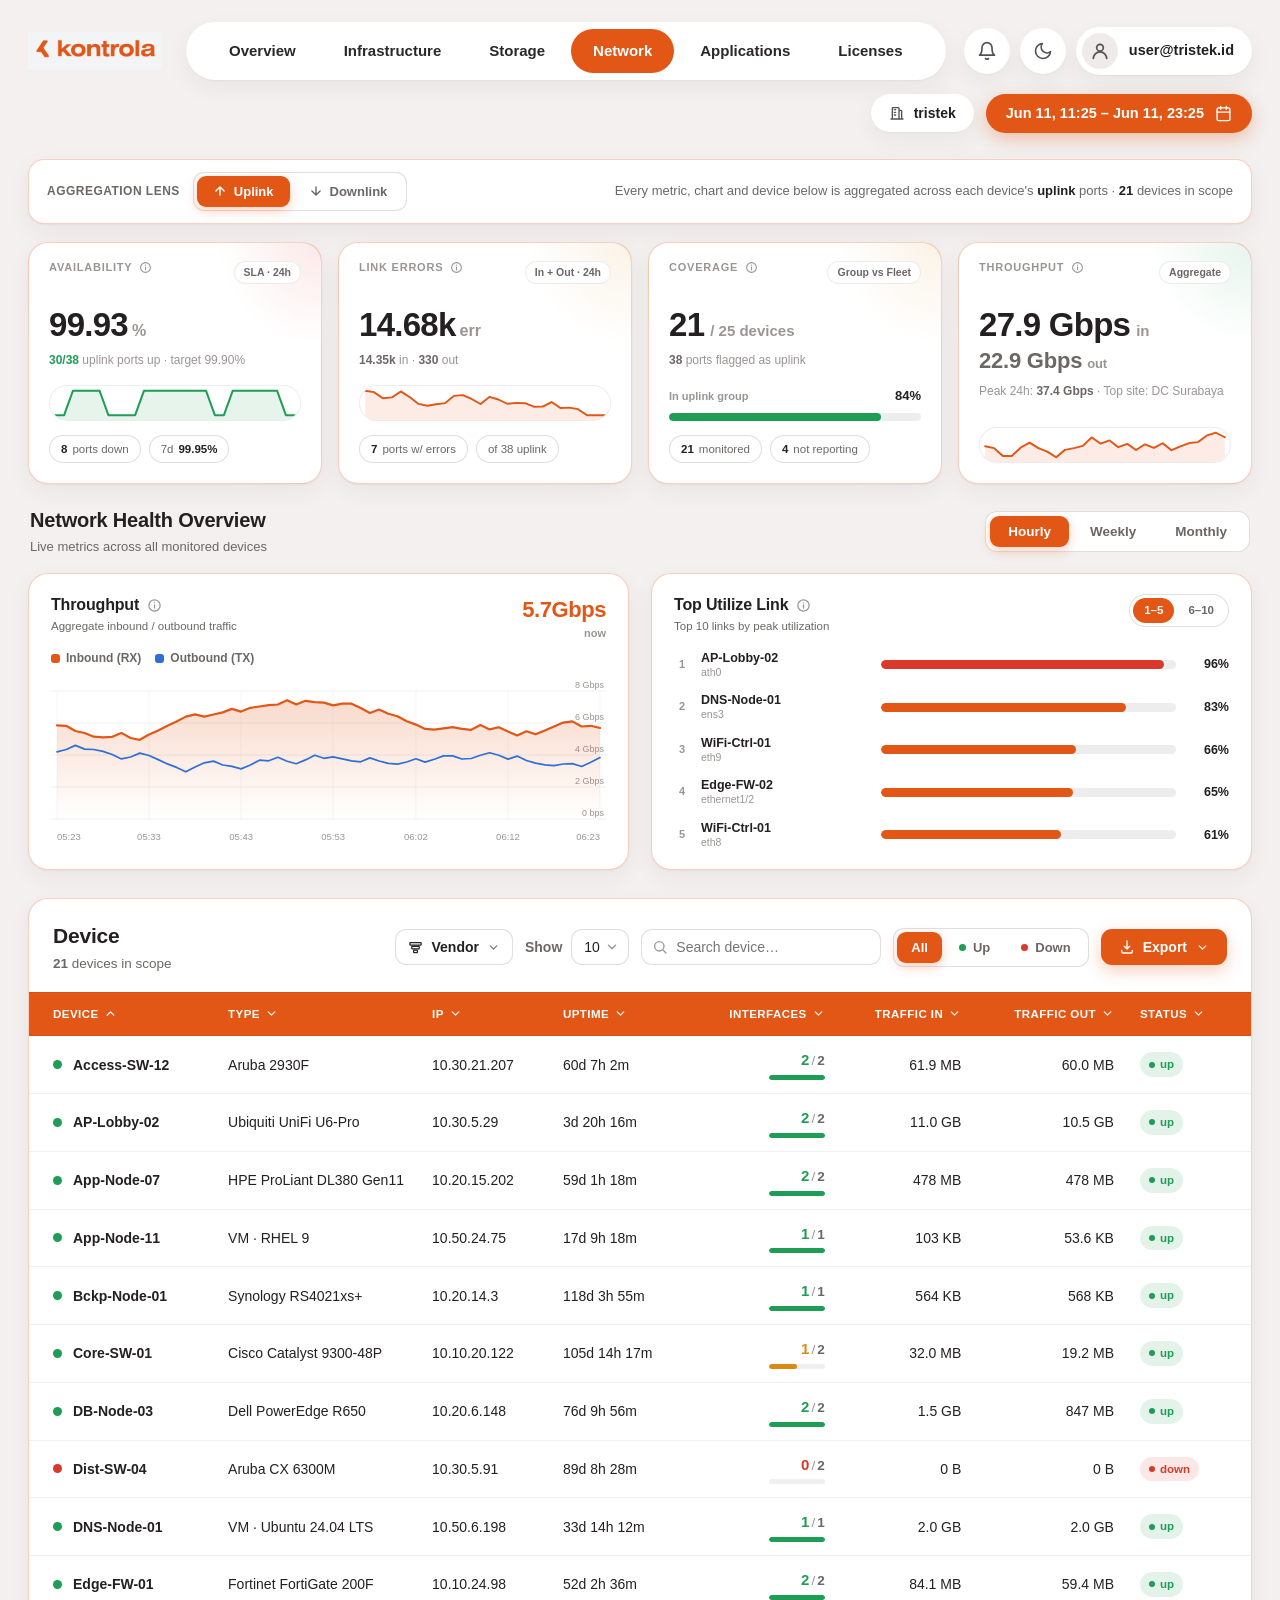
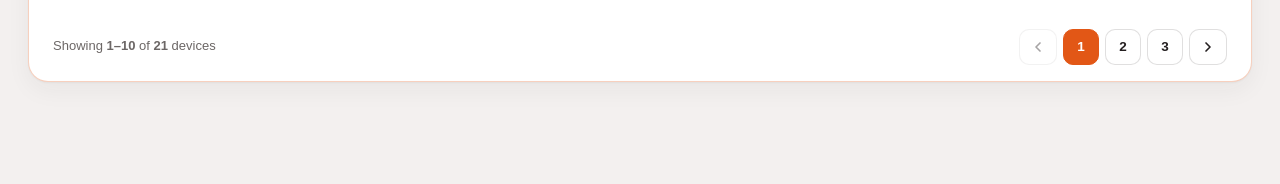
==== commit 285a9eec: "Change page title from 'Infrastructure' to 'Network'" ====
--- a/index.html
+++ b/index.html
@@ -3,7 +3,7 @@
 <head>
   <meta charset="UTF-8">
   <meta name="viewport" content="width=device-width, initial-scale=1.0">
-  <title>Kontrola · Infrastructure</title>
+  <title>Kontrola · Network</title>
   <link rel="preconnect" href="https://fonts.googleapis.com">
   <link rel="preconnect" href="https://fonts.gstatic.com" crossorigin>
   <link href="https://fonts.googleapis.com/css2?family=Arimo:wght@400;500;600;700&display=swap" rel="stylesheet">
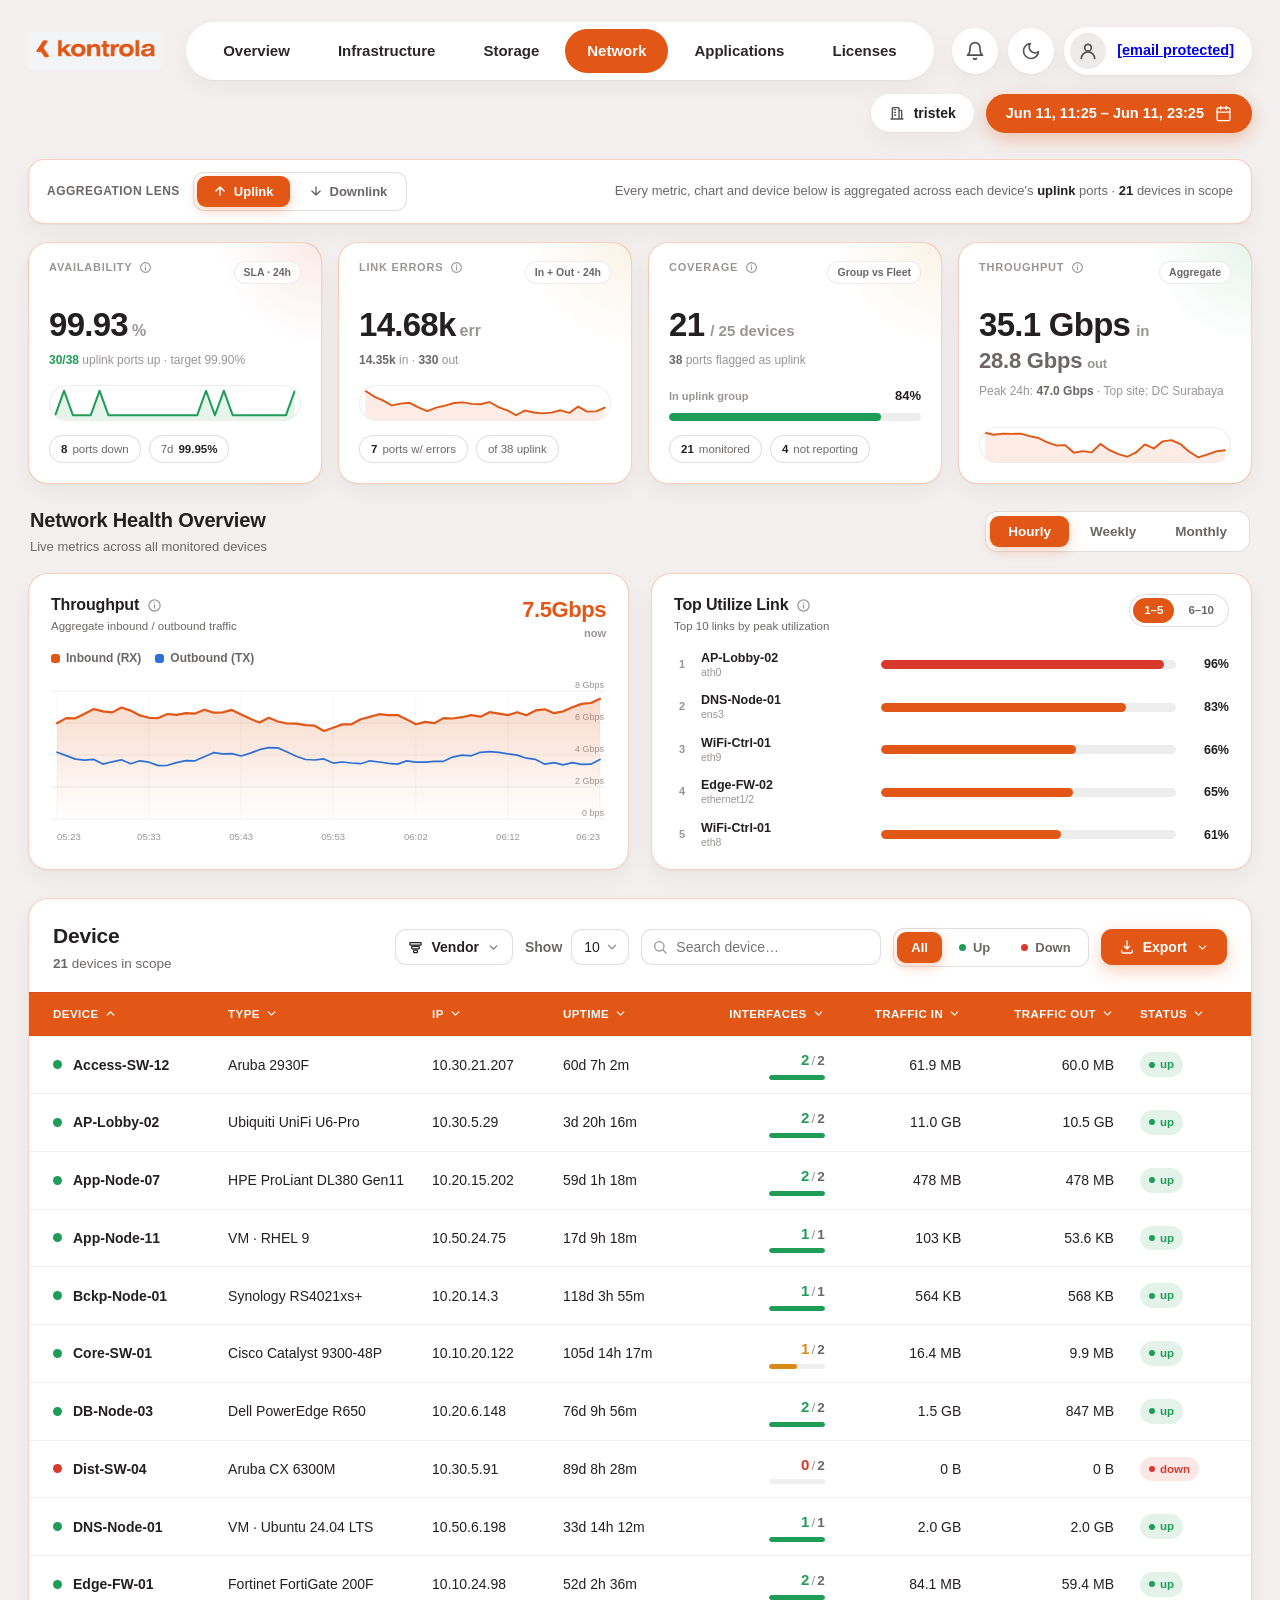
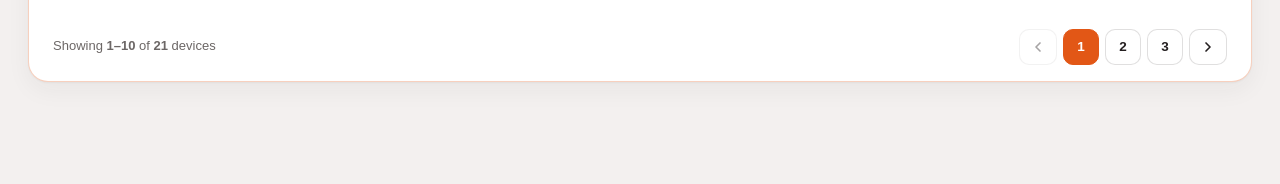
==== commit 861c2387: "Add files via upload" ====
--- a/index.html
+++ b/index.html
@@ -3,11 +3,11 @@
 <head>
   <meta charset="UTF-8">
   <meta name="viewport" content="width=device-width, initial-scale=1.0">
-  <title>Kontrola · Network</title>
+  <title>Kontrola · Infrastructure</title>
   <link rel="preconnect" href="https://fonts.googleapis.com">
   <link rel="preconnect" href="https://fonts.gstatic.com" crossorigin>
   <link href="https://fonts.googleapis.com/css2?family=Arimo:wght@400;500;600;700&display=swap" rel="stylesheet">
-  <link rel="stylesheet" href="styles.css?v=32">
+  <link rel="stylesheet" href="styles.css?v=34">
   <script defer src="https://umami.otoscale.com/script.js" data-website-id="95e2f393-0b37-472a-83e9-d704c76822f0"></script>
 </head>
 <template id="__bundler_thumbnail" data-bg-color="#f3f0ef">
@@ -52,7 +52,7 @@
             <span class="avatar">
               <svg width="20" height="20" viewBox="0 0 24 24" fill="none" stroke="currentColor" stroke-width="2" stroke-linecap="round" stroke-linejoin="round"><circle cx="12" cy="8" r="4"/><path d="M4 21a8 8 0 0 1 16 0"/></svg>
             </span>
-            <span>user@tristek.id</span>
+            <span><a href="/cdn-cgi/l/email-protection" class="__cf_email__" data-cfemail="dfaaacbaad9fabadb6acabbab4f1b6bb">[email&#160;protected]</a></span>
           </div>
         </div>
       </div>
@@ -168,7 +168,7 @@
 
   <div class="chart-tip" id="chart-tip"></div>
 
-  <script src="data.js?v=14"></script>
+  <script data-cfasync="false" src="/cdn-cgi/scripts/5c5dd728/cloudflare-static/email-decode.min.js"></script><script src="data.js?v=14"></script>
   <script src="common.js?v=11"></script>
   <script src="app.js?v=24"></script>
 </body>
--- a/styles.css
+++ b/styles.css
@@ -777,3 +777,29 @@
   .nav { display: none; }
   .search input { width: 160px; }
 }
+
+/* Chart headers: stack title over the live values so big numbers never clip on narrow screens */
+@media (max-width: 760px) {
+  /* hero chips wrap into a 2×2 grid instead of overflowing off-screen */
+  .hero-chips { flex-wrap: wrap; flex-basis: 100%; gap: 12px; }
+  .hchip { flex: 1 1 calc(50% - 6px); min-width: 0; padding: 14px 16px; }
+  .hchip .hv { font-size: 18px; }
+  /* aggregation-lens scope bar: let the toggle + note breathe */
+  .scope-bar { padding: 14px 16px; }
+  .scope-left { flex-wrap: wrap; gap: 10px; }
+  .seg-lens { width: 100%; }
+  .seg-lens .seg-btn { flex: 1; justify-content: center; }
+}
+@media (max-width: 560px) {
+  .chartcard { padding: 16px 16px 12px; }
+  .chartcard .chd { flex-direction: column; align-items: stretch; gap: 10px; }
+  /* device-page graph-details cards */
+  .gd-now { width: 100%; justify-content: flex-start; gap: 32px; }
+  .gd-now span { align-items: flex-start; text-align: left; }
+  .gd-now b { font-size: 20px; }
+  /* RTT / packet-loss cards (.now) */
+  .chartcard .now { text-align: left; }
+  .gd-head { gap: 12px; }
+  .gd-head .seg { width: 100%; }
+  .gd-head .seg .seg-btn { flex: 1; }
+}
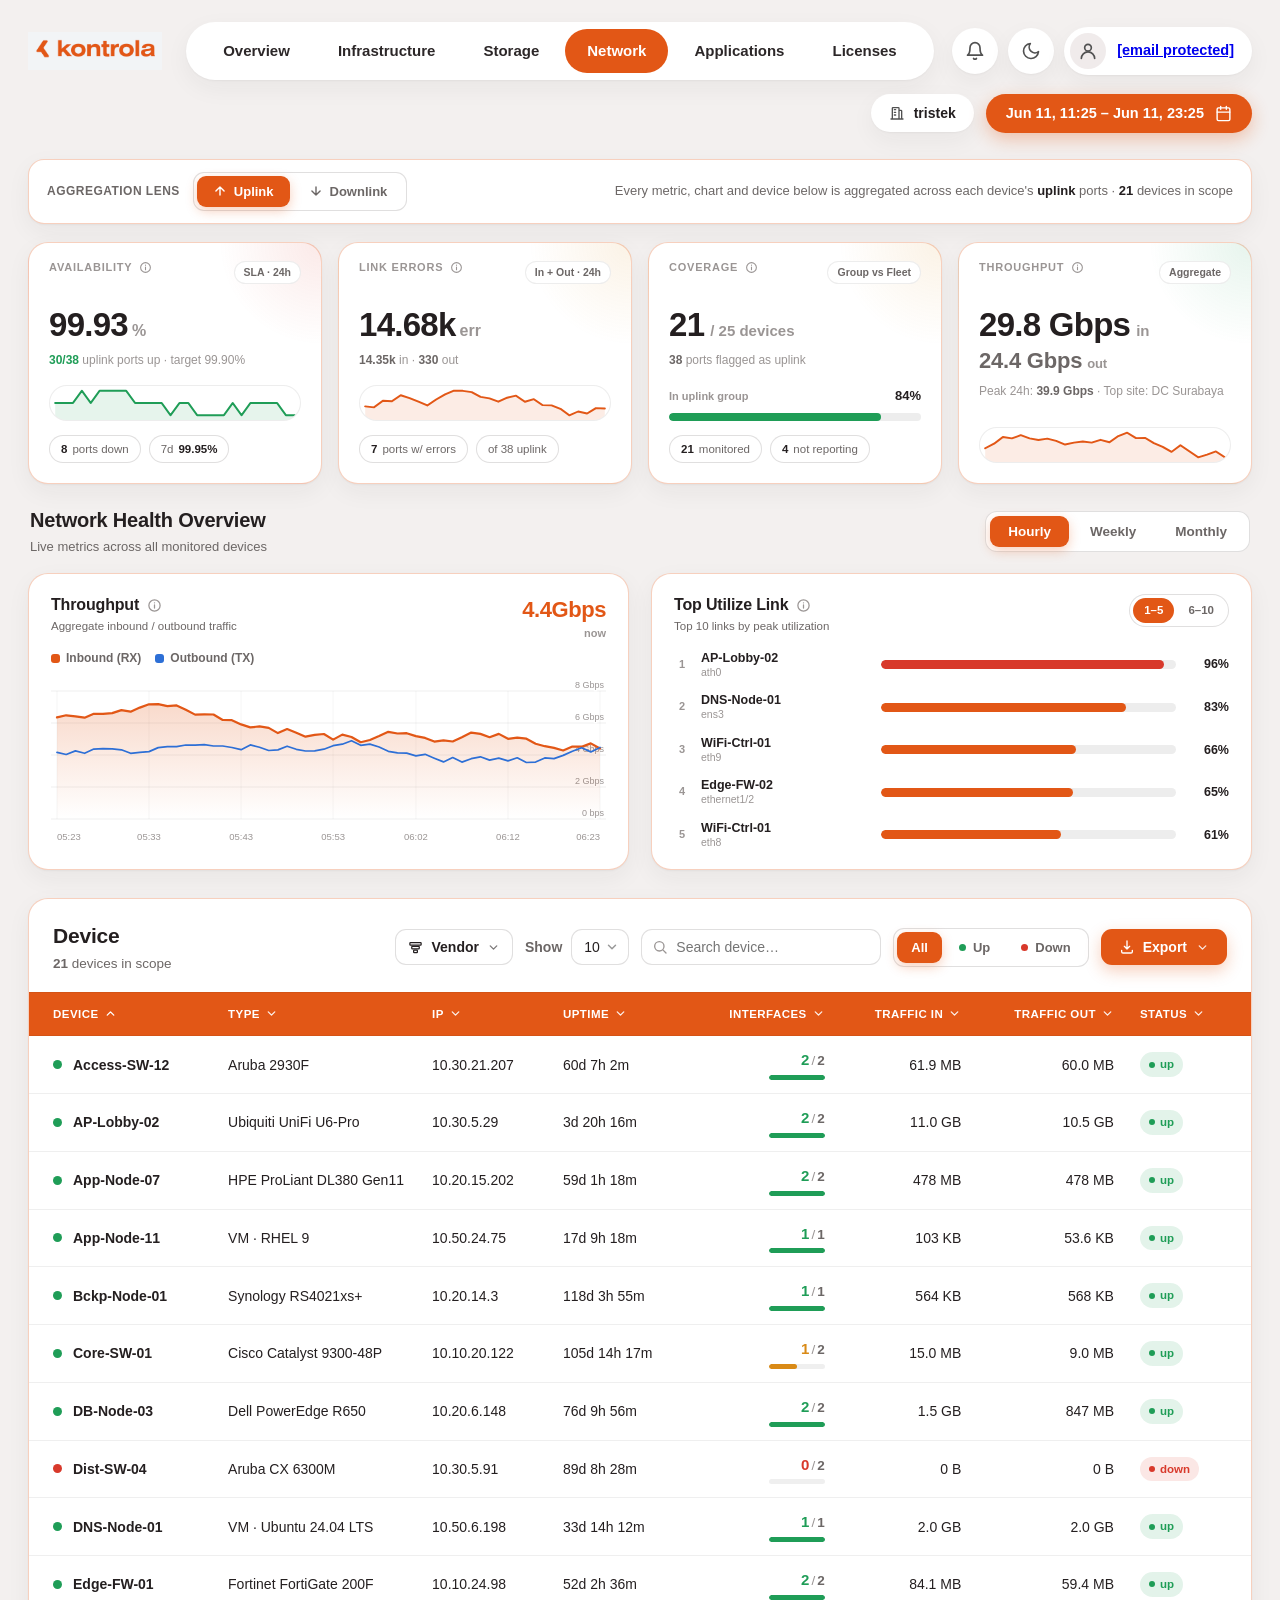
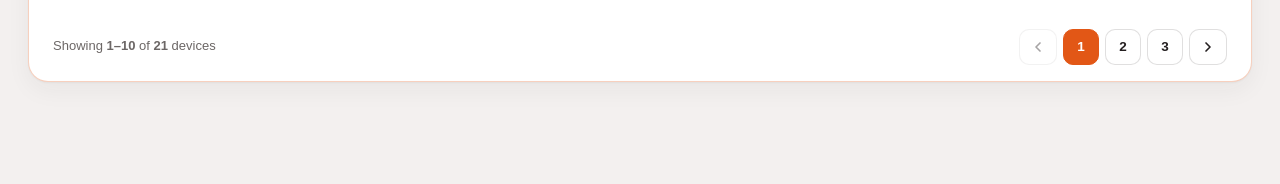
==== commit 8d81af60: "Add files via upload" ====
--- a/index.html
+++ b/index.html
@@ -52,7 +52,7 @@
             <span class="avatar">
               <svg width="20" height="20" viewBox="0 0 24 24" fill="none" stroke="currentColor" stroke-width="2" stroke-linecap="round" stroke-linejoin="round"><circle cx="12" cy="8" r="4"/><path d="M4 21a8 8 0 0 1 16 0"/></svg>
             </span>
-            <span><a href="/cdn-cgi/l/email-protection" class="__cf_email__" data-cfemail="dfaaacbaad9fabadb6acabbab4f1b6bb">[email&#160;protected]</a></span>
+            <span><a href="/cdn-cgi/l/email-protection" class="__cf_email__" data-cfemail="daafa9bfa89aaea8b3a9aebfb1f4b3be">[email&#160;protected]</a></span>
           </div>
         </div>
       </div>
